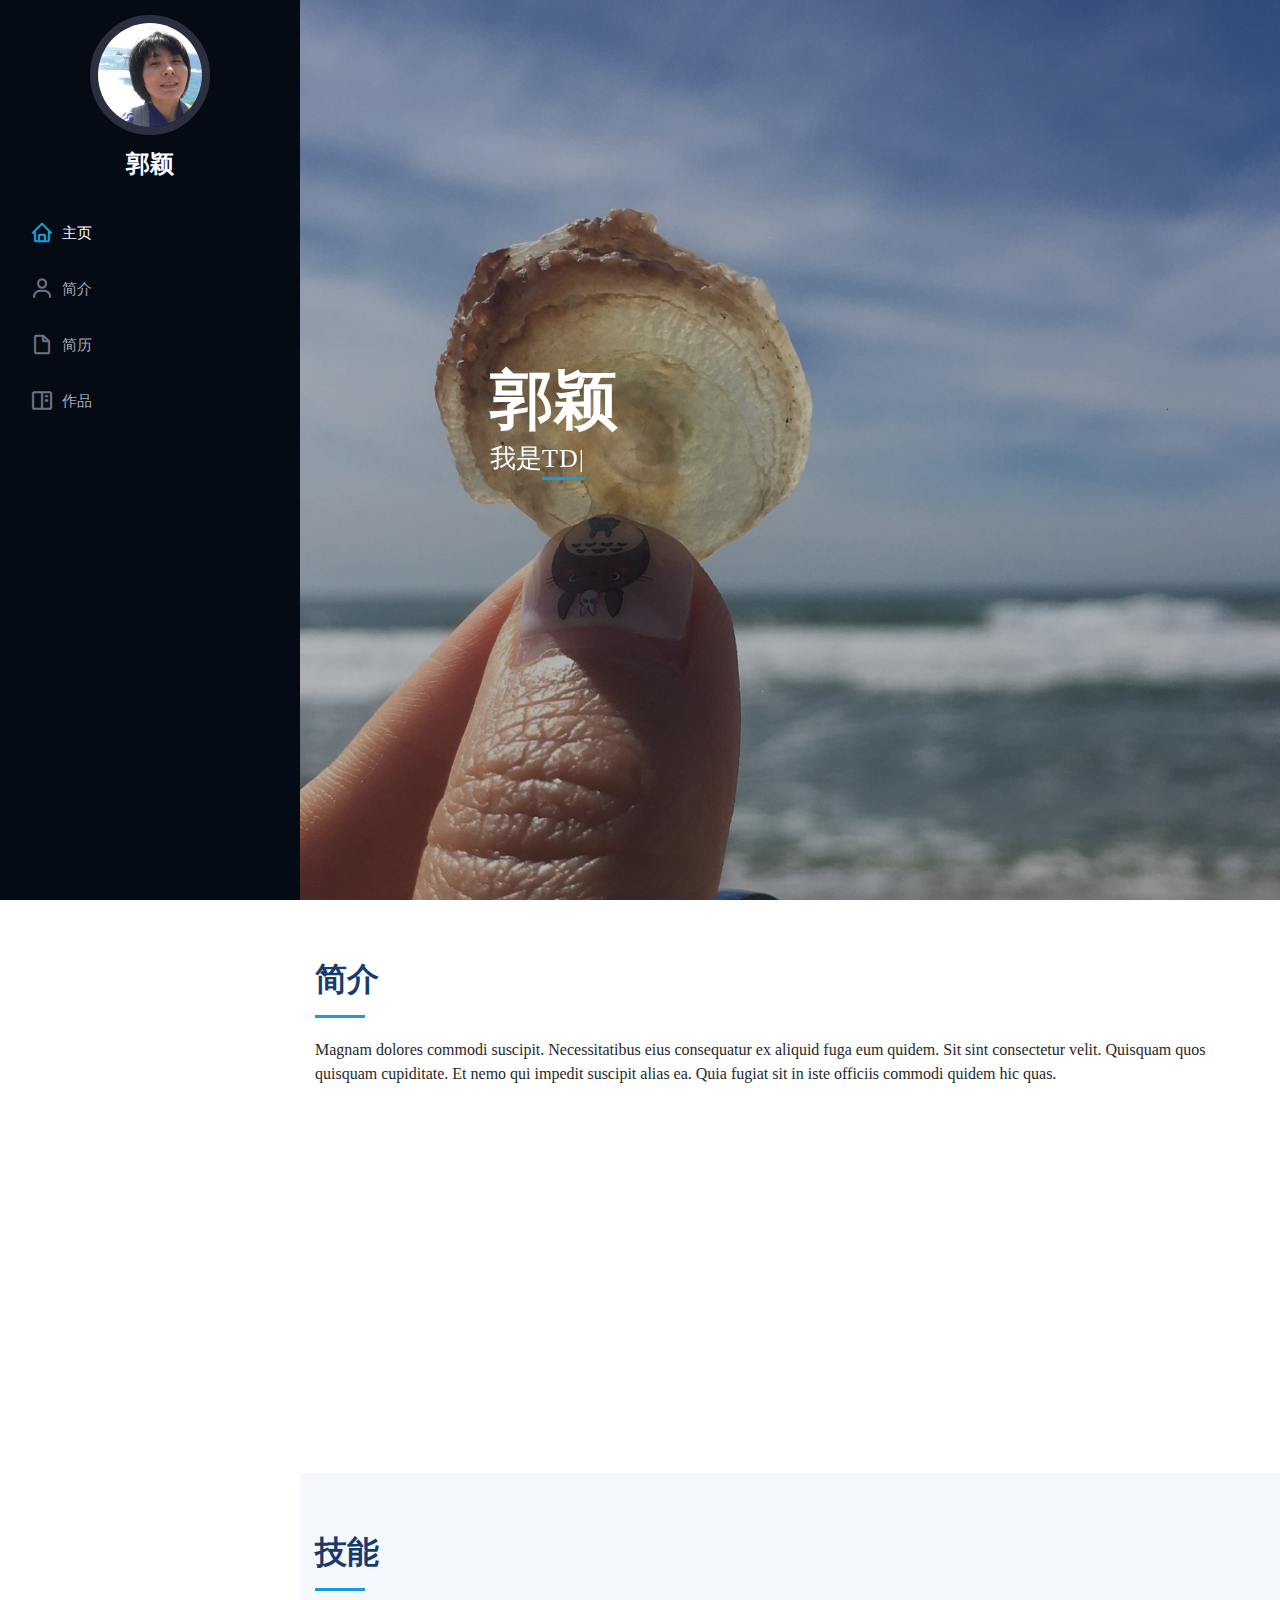
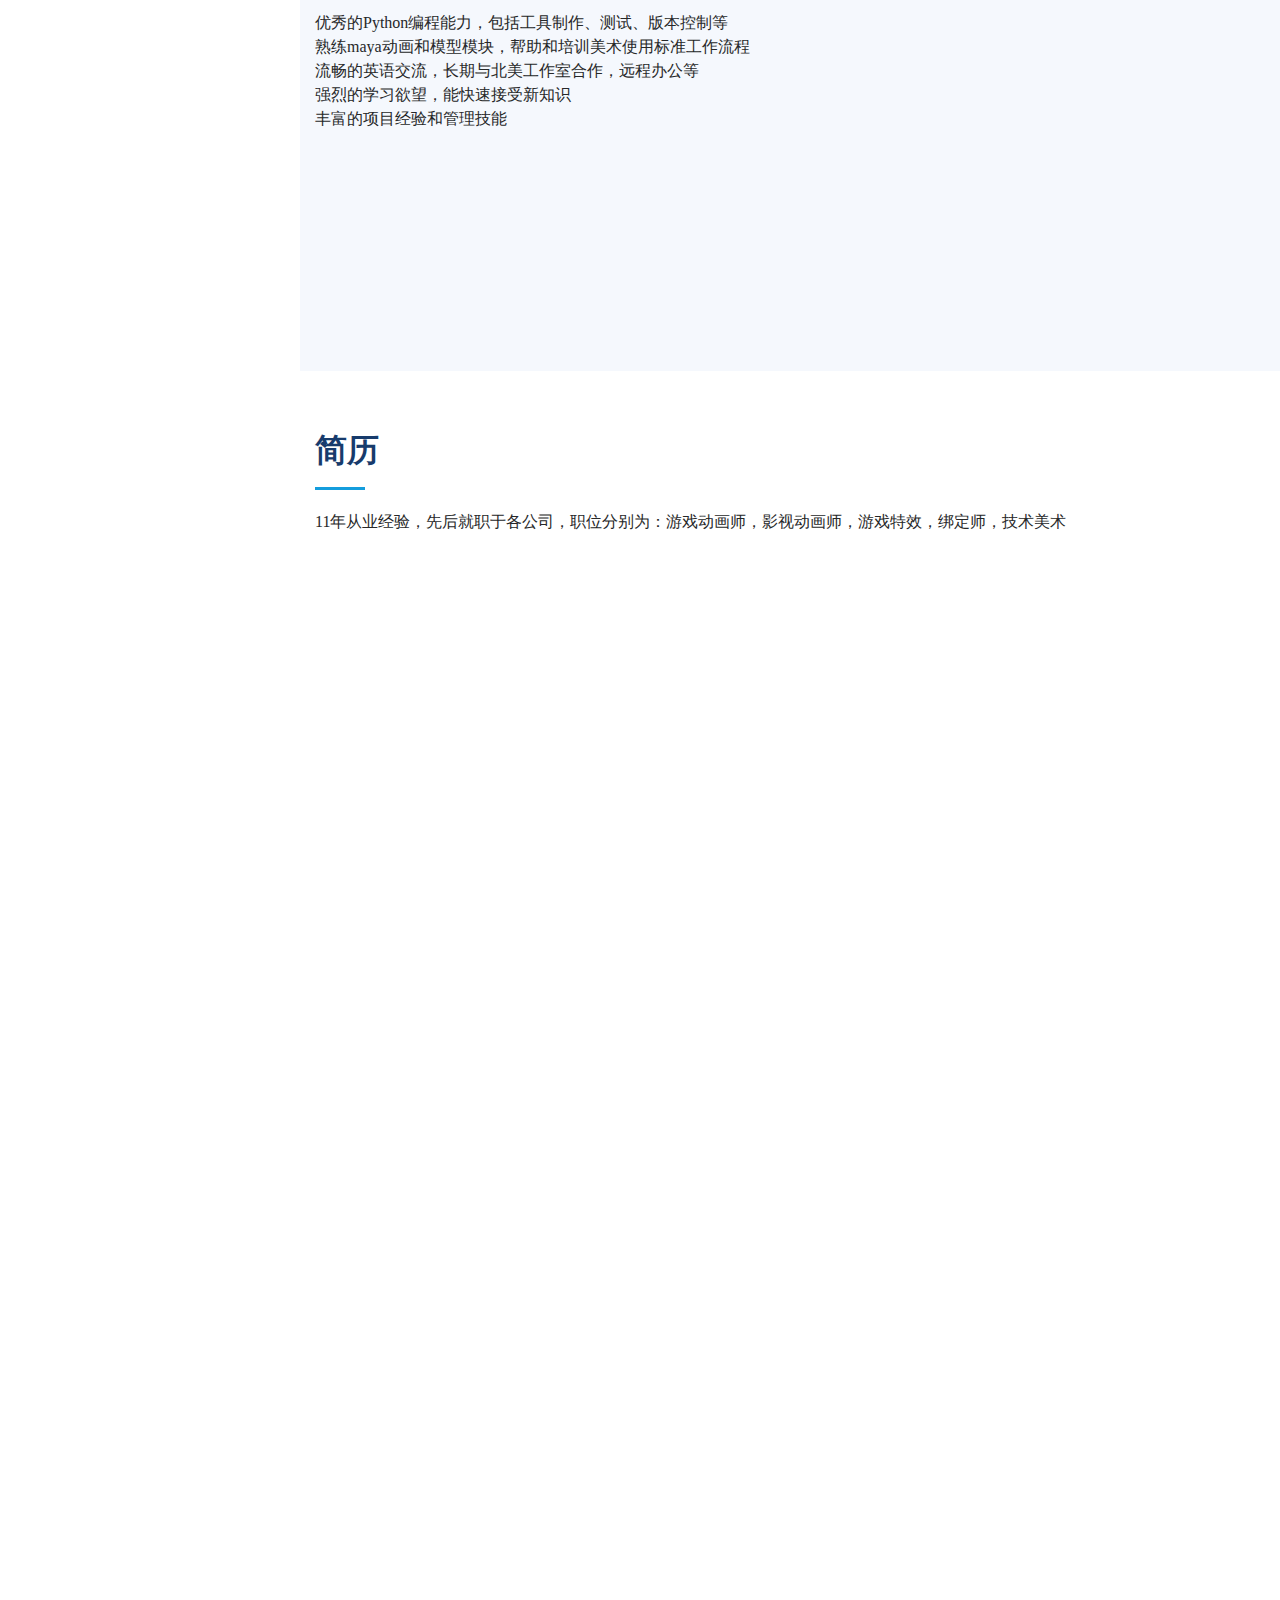
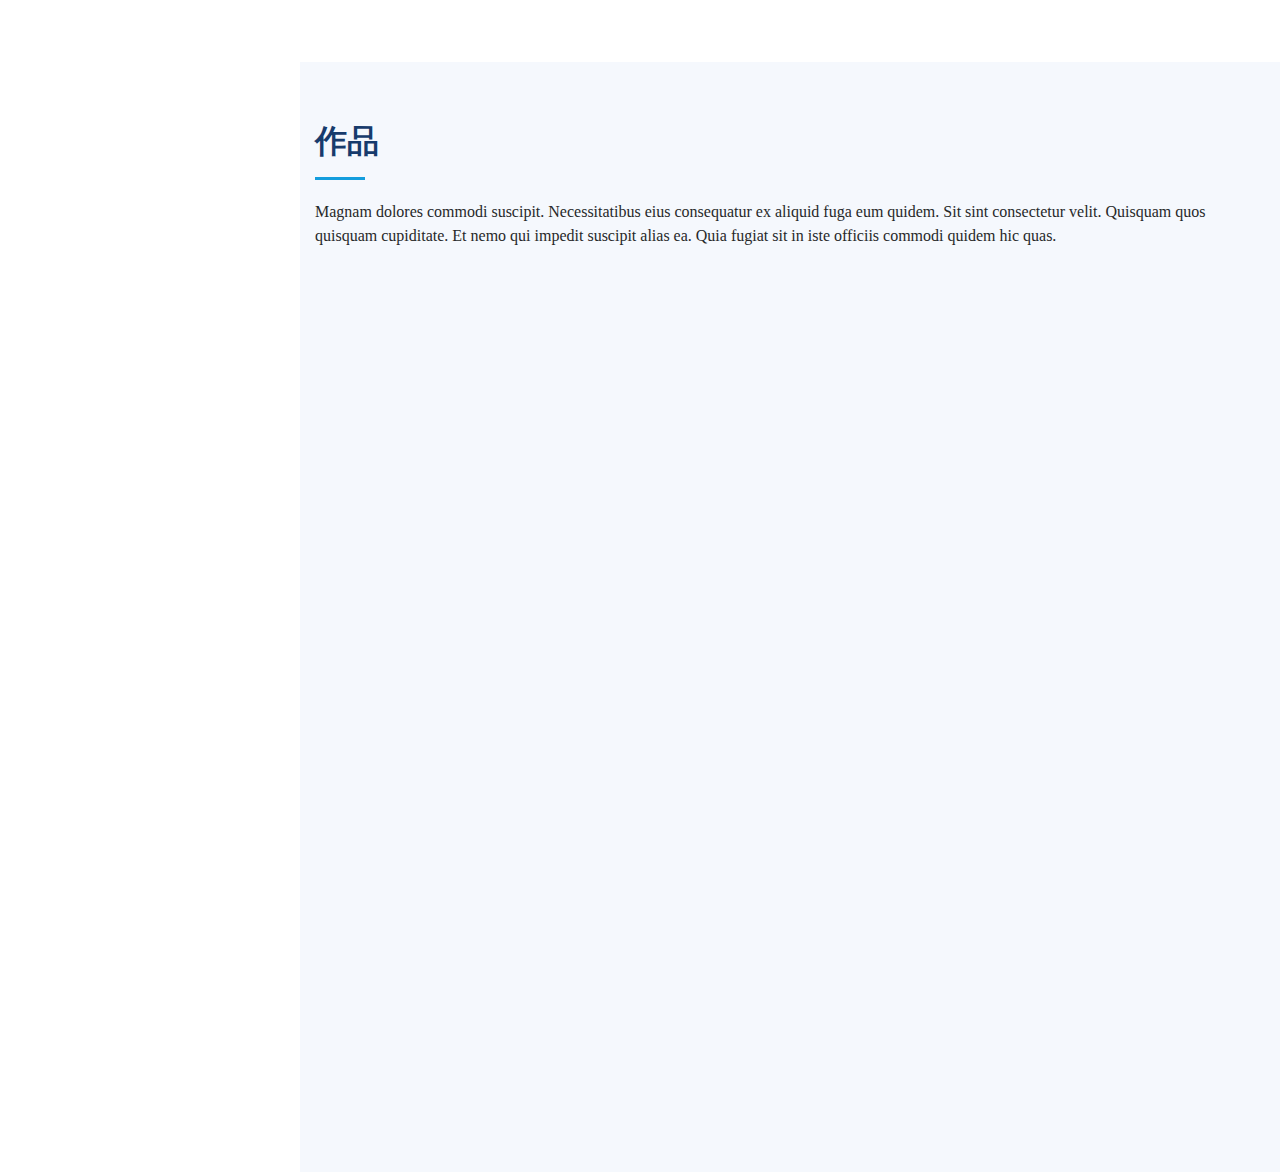
==== index.html @ 5648a094 "Update index.html" ====
<!DOCTYPE html>
<html lang="en">

<head>
  <meta charset="utf-8">
  <meta content="width=device-width, initial-scale=1.0" name="viewport">

  <title>郭颖的个人网页</title>
  <meta content="" name="descriptison">
  <meta content="" name="keywords">

  <!-- Favicons -->
  <link href="assets/img/favicon.png" rel="icon">
  <link href="assets/img/apple-touch-icon.png" rel="apple-touch-icon">

  <!-- Google Fonts -->
  <link href="https://fonts.googleapis.com/css?family=Open+Sans:300,300i,400,400i,600,600i,700,700i|Raleway:300,300i,400,400i,500,500i,600,600i,700,700i|Poppins:300,300i,400,400i,500,500i,600,600i,700,700i" rel="stylesheet">

  <!-- Vendor CSS Files -->
  <link href="assets/vendor/bootstrap/css/bootstrap.min.css" rel="stylesheet">
  <link href="assets/vendor/icofont/icofont.min.css" rel="stylesheet">
  <link href="assets/vendor/boxicons/css/boxicons.min.css" rel="stylesheet">
  <link href="assets/vendor/venobox/venobox.css" rel="stylesheet">
  <link href="assets/vendor/owl.carousel/assets/owl.carousel.min.css" rel="stylesheet">
  <link href="assets/vendor/aos/aos.css" rel="stylesheet">

  <!-- Template Main CSS File -->
  <link href="assets/css/style.css" rel="stylesheet">

  <!-- =======================================================
  * Template Name: iPortfolio - v1.3.0
  * Template URL: https://bootstrapmade.com/iportfolio-bootstrap-portfolio-websites-template/
  * Author: BootstrapMade.com
  * License: https://bootstrapmade.com/license/
  ======================================================== -->
</head>

<body>

  <!-- ======= Mobile nav toggle button ======= -->
  <button type="button" class="mobile-nav-toggle d-xl-none"><i class="icofont-navigation-menu"></i></button>

  <!-- ======= Header ======= -->
  <header id="header">
    <div class="d-flex flex-column">

      <div class="profile">
        <img src="assets/img/profile-img.jpg" alt="" class="img-fluid rounded-circle">
        <h1 class="text-light"><a href="index.html">郭颖</a></h1>
      </div>

      <nav class="nav-menu">
        <ul>
          <li class="active"><a href="index.html"><i class="bx bx-home"></i> <span>主页</span></a></li>
          <li><a href="#about"><i class="bx bx-user"></i> <span>简介</span></a></li>
          <li><a href="#resume"><i class="bx bx-file-blank"></i> <span>简历</span></a></li>
          <li><a href="#portfolio"><i class="bx bx-book-content"></i> 作品</a></li>
        </ul>
      </nav><!-- .nav-menu -->
      <button type="button" class="mobile-nav-toggle d-xl-none"><i class="icofont-navigation-menu"></i></button>

    </div>
  </header><!-- End Header -->

  <!-- ======= Hero Section ======= -->
  <section id="hero" class="d-flex flex-column justify-content-center align-items-center">
    <div class="hero-container" data-aos="fade-in">
      <h1>郭颖</h1>
      <p>我是<span class="typed" data-typed-items="TD, Tool Developer, PipeLine Designer"></span></p>
    </div>
  </section><!-- End Hero -->

  <main id="main">

    <!-- ======= About Section ======= -->
    <section id="about" class="about">
      <div class="container">

        <div class="section-title">
          <h2>简介</h2>
          <p>Magnam dolores commodi suscipit. Necessitatibus eius consequatur ex aliquid fuga eum quidem. Sit sint consectetur velit. Quisquam quos quisquam cupiditate. Et nemo qui impedit suscipit alias ea. Quia fugiat sit in iste officiis commodi quidem hic quas.</p>
        </div>

        <div class="row">
          <div class="col-lg-4" data-aos="fade-right">
            <img src="assets/img/profile-img.jpg" class="img-fluid" alt="">
          </div>
          <div class="col-lg-8 pt-4 pt-lg-0 content" data-aos="fade-left">
            <h3>资深技师美术/PipeLine 设计师; 工具开发者.</h3>
            <p class="font-italic">
              设计和规范化美术资源制作流程，帮助美术提高工作效率
            </p>
            <div class="row">
              <div class="col-lg-6">
                <ul>
                  <li><i class="icofont-rounded-right"></i> <strong>主页:</strong> www.example.com</li>
                  <li><i class="icofont-rounded-right"></i> <strong>电话:</strong> 18666938426</li>
                  <li><i class="icofont-rounded-right"></i> <strong>住址:</strong> 浙江, 杭州</li>
                </ul>
              </div>
              <div class="col-lg-6">
                <ul>
                  <li><i class="icofont-rounded-right"></i> <strong>学历:</strong> 本科</li>
                  <li><i class="icofont-rounded-right"></i> <strong>邮箱:</strong> emmaguo730@gmail.com</li>
                </ul>
              </div>
            </div>
            <p>
              Officiis eligendi itaque labore et dolorum mollitia officiis optio vero. Quisquam sunt adipisci omnis et ut. Nulla accusantium dolor incidunt officia tempore. Et eius omnis.
              Cupiditate ut dicta maxime officiis quidem quia. Sed et consectetur qui quia repellendus itaque neque. Aliquid amet quidem ut quaerat cupiditate. Ab et eum qui repellendus omnis culpa magni laudantium dolores.
            </p>
          </div>
        </div>

      </div>
    </section><!-- End About Section -->

    <!-- ======= Skills Section ======= -->
    <section id="skills" class="skills section-bg">
      <div class="container">

        <div class="section-title">
          <h2>技能</h2>
          <p>
            优秀的Python编程能力，包括工具制作、测试、版本控制等<br>
            熟练maya动画和模型模块，帮助和培训美术使用标准工作流程<br>
            流畅的英语交流，长期与北美工作室合作，远程办公等<br>
            强烈的学习欲望，能快速接受新知识<br>
            丰富的项目经验和管理技能
          </p>
        </div>

        <div class="row skills-content">

          <div class="col-lg-6" data-aos="fade-up">

            <div class="progress">
              <span class="skill">Python <i class="val">80%</i></span>
              <div class="progress-bar-wrap">
                <div class="progress-bar" role="progressbar" aria-valuenow="80" aria-valuemin="0" aria-valuemax="100"></div>
              </div>
            </div>

            <div class="progress">
              <span class="skill">Maya <i class="val">100%</i></span>
              <div class="progress-bar-wrap">
                <div class="progress-bar" role="progressbar" aria-valuenow="100" aria-valuemin="0" aria-valuemax="100"></div>
              </div>
            </div>

            <div class="progress">
              <span class="skill">Unity <i class="val">70%</i></span>
              <div class="progress-bar-wrap">
                <div class="progress-bar" role="progressbar" aria-valuenow="75" aria-valuemin="0" aria-valuemax="100"></div>
              </div>
            </div>
          </div>

          <div class="col-lg-6" data-aos="fade-up" data-aos-delay="100">
            <div class="progress">
              <span class="skill">C# <i class="val">40%</i></span>
              <div class="progress-bar-wrap">
                <div class="progress-bar" role="progressbar" aria-valuenow="40" aria-valuemin="0" aria-valuemax="100"></div>
              </div>
            </div>

            <div class="progress">
              <span class="skill">DataStructure And Algorithm <i class="val">60%</i></span>
              <div class="progress-bar-wrap">
                <div class="progress-bar" role="progressbar" aria-valuenow="60" aria-valuemin="0" aria-valuemax="100"></div>
              </div>
            </div>

            <div class="progress">
              <span class="skill">Photoshop <i class="val">80%</i></span>
              <div class="progress-bar-wrap">
                <div class="progress-bar" role="progressbar" aria-valuenow="80" aria-valuemin="0" aria-valuemax="100"></div>
              </div>
            </div>
          </div>
        </div>
      </div>
    </section><!-- End Skills Section -->

    <!-- ======= Resume Section ======= -->
    <section id="resume" class="resume">
      <div class="container">

        <div class="section-title">
          <h2>简历</h2>
          <p>11年从业经验，先后就职于各公司，职位分别为：游戏动画师，影视动画师，游戏特效，绑定师，技术美术</p>
        </div>

        <div class="row">
          <div class="col-lg-6" data-aos="fade-up" data-aos-delay="100">
            <h3 class="resume-title">职经经历</h3>
            <div class="resume-item">
              <h4>杭州网易</h4>
              <h5>2019.12 - 至今</h5>
              <p>资深技术美术</p>
              <ul>
                <li>Maya Pipeline设计和工具开发(美术资源管理器、PoseLibraray等)，美术资源版本控制</li>
                <li>帮助美术完成Max到Maya的过度</li>
                <li>Debug并解决各种 引擎(Unity)中的资源问题</li>
              </ul>
            </div>
            <div class="resume-item">
              <h4>金山软件 西山居（珠海）</h4>
              <h5>2016.8 - 2019.12</h5>
              <p>技术美术，绑定师</p>
              <ul>
                <li>状态机制作(Morpheme)</li>
                <li>Maya角色绑定</li>
                <li>动画PipeLine工具开发(Python)</li>
                <li>与北美工作室的远程协作并协调引导各工作流程的同事共同完成任务</li>
              </ul>
            </div>
            <div class="resume-item">
              <h4>完美世界</h4>
              <h5>2014 - 2016</h5>
              <p>特效师，技术美术</p>
              <ul>
                <li>特效美术制作(Unity)</li>
                <li>Unity引擎NGUI制作</li>
              </ul>
            </div>
            <div class="resume-item">
              <h4>十月数码、乐元素、大有时空</h4>
              <h5>2009 - 2014</h5>
              <p>动画师、动画组长</p>
              <ul>
                <li>动画制作</li>
                <li>协调动画师，调动资源等</li>
              </ul>
            </div>
          </div>

          <div class="col-lg-6" data-aos="fade-up">

            <h3 class="resume-title">教育背景</h3>
            <div class="resume-item">
              <h4>鲁迅美术学院</h4>
              <h5>2005 - 2009</h5>
              <p>视觉传达系，多媒体专业</p>
              <p>主修：动画 UI等</p>
            </div>
          </div>
        </div>
      </div>
    </section><!-- End Resume Section -->

    <!-- ======= Portfolio Section ======= -->
    <section id="portfolio" class="portfolio section-bg">
      <div class="container">

        <div class="section-title">
          <h2>作品</h2>
          <p>Magnam dolores commodi suscipit. Necessitatibus eius consequatur ex aliquid fuga eum quidem. Sit sint consectetur velit. Quisquam quos quisquam cupiditate. Et nemo qui impedit suscipit alias ea. Quia fugiat sit in iste officiis commodi quidem hic quas.</p>
        </div>

        <div class="row" data-aos="fade-up">
          <div class="col-lg-12 d-flex justify-content-center">
            <ul id="portfolio-flters">
              <li data-filter=".filter-app">工具</li>
              <li data-filter=".filter-card">绑定</li>
              <li data-filter=".filter-web">Shader</li>
            </ul>
          </div>
        </div>

        <div class="row portfolio-container" data-aos="fade-up" data-aos-delay="100">

          <div class="col-lg-4 col-md-6 portfolio-item filter-app">
            <div class="portfolio-wrap">
              <img src="assets/img/portfolio/portfolio-1.jpg" class="img-fluid" alt="">
              <div class="portfolio-links">
                <a href="assets/img/portfolio/portfolio-1.jpg" data-gall="portfolioGallery" class="venobox" title="App 1"><i class="bx bx-plus"></i></a>
              </div>
            </div>
          </div>

          <div class="col-lg-4 col-md-6 portfolio-item filter-web">
            <div class="portfolio-wrap">
              <img src="assets/img/portfolio/portfolio-2.jpg" class="img-fluid" alt="">
              <div class="portfolio-links">
                <a href="assets/img/portfolio/portfolio-2.jpg" data-gall="portfolioGallery" class="venobox" title="Web 3"><i class="bx bx-plus"></i></a>
                <a href="portfolio-details.html" title="More Details"><i class="bx bx-link"></i></a>
              </div>
            </div>
          </div>

          <div class="col-lg-4 col-md-6 portfolio-item filter-app">
            <div class="portfolio-wrap">
              <img src="assets/img/portfolio/portfolio-3.jpg" class="img-fluid" alt="">
              <div class="portfolio-links">
                <a href="assets/img/portfolio/portfolio-3.jpg" data-gall="portfolioGallery" class="venobox" title="App 2"><i class="bx bx-plus"></i></a>
                <a href="portfolio-details.html" title="More Details"><i class="bx bx-link"></i></a>
              </div>
            </div>
          </div>

          <div class="col-lg-4 col-md-6 portfolio-item filter-card">
            <div class="portfolio-wrap">
              <img src="assets/img/portfolio/portfolio-4.jpg" class="img-fluid" alt="">
              <div class="portfolio-links">
                <a href="assets/img/portfolio/portfolio-4.jpg" data-gall="portfolioGallery" class="venobox" title="Card 2"><i class="bx bx-plus"></i></a>
                <a href="portfolio-details.html" title="More Details"><i class="bx bx-link"></i></a>
              </div>
            </div>
          </div>

          <div class="col-lg-4 col-md-6 portfolio-item filter-web">
            <div class="portfolio-wrap">
              <img src="assets/img/portfolio/portfolio-5.jpg" class="img-fluid" alt="">
              <div class="portfolio-links">
                <a href="assets/img/portfolio/portfolio-5.jpg" data-gall="portfolioGallery" class="venobox" title="Web 2"><i class="bx bx-plus"></i></a>
                <a href="portfolio-details.html" title="More Details"><i class="bx bx-link"></i></a>
              </div>
            </div>
          </div>

          <div class="col-lg-4 col-md-6 portfolio-item filter-app">
            <div class="portfolio-wrap">
              <img src="assets/img/portfolio/portfolio-6.jpg" class="img-fluid" alt="">
              <div class="portfolio-links">
                <a href="assets/img/portfolio/portfolio-6.jpg" data-gall="portfolioGallery" class="venobox" title="App 3"><i class="bx bx-plus"></i></a>
                <a href="portfolio-details.html" title="More Details"><i class="bx bx-link"></i></a>
              </div>
            </div>
          </div>

          <div class="col-lg-4 col-md-6 portfolio-item filter-card">
            <div class="portfolio-wrap">
              <img src="assets/img/portfolio/portfolio-7.jpg" class="img-fluid" alt="">
              <div class="portfolio-links">
                <a href="assets/img/portfolio/portfolio-7.jpg" data-gall="portfolioGallery" class="venobox" title="Card 1"><i class="bx bx-plus"></i></a>
                <a href="portfolio-details.html" title="More Details"><i class="bx bx-link"></i></a>
              </div>
            </div>
          </div>

          <div class="col-lg-4 col-md-6 portfolio-item filter-card">
            <div class="portfolio-wrap">
              <img src="assets/img/portfolio/portfolio-8.jpg" class="img-fluid" alt="">
              <div class="portfolio-links">
                <a href="assets/img/portfolio/portfolio-8.jpg" data-gall="portfolioGallery" class="venobox" title="Card 3"><i class="bx bx-plus"></i></a>
                <a href="portfolio-details.html" title="More Details"><i class="bx bx-link"></i></a>
              </div>
            </div>
          </div>

          <div class="col-lg-4 col-md-6 portfolio-item filter-web">
            <div class="portfolio-wrap">
              <img src="assets/img/portfolio/portfolio-9.jpg" class="img-fluid" alt="">
              <div class="portfolio-links">
                <a href="assets/img/portfolio/portfolio-9.jpg" data-gall="portfolioGallery" class="venobox" title="Web 3"><i class="bx bx-plus"></i></a>
                <a href="portfolio-details.html" title="More Details"><i class="bx bx-link"></i></a>
              </div>
            </div>
          </div>

        </div>

      </div>
    </section><!-- End Portfolio Section -->

  </main><!-- End #main -->

  <a href="#" class="back-to-top"><i class="icofont-simple-up"></i></a>

  <!-- Vendor JS Files -->
  <script src="assets/vendor/jquery/jquery.min.js"></script>
  <!-- <script src="assets/vendor/bootstrap/js/bootstrap.bundle.min.js"></script> -->
  <script src="assets/vendor/jquery.easing/jquery.easing.min.js"></script>
  <script src="assets/vendor/php-email-form/validate.js"></script>
  <script src="assets/vendor/waypoints/jquery.waypoints.min.js"></script>
  <script src="assets/vendor/counterup/counterup.min.js"></script>
  <script src="assets/vendor/isotope-layout/isotope.pkgd.min.js"></script>
  <script src="assets/vendor/venobox/venobox.min.js"></script>
  <script src="assets/vendor/owl.carousel/owl.carousel.min.js"></script>
  <script src="assets/vendor/typed.js/typed.min.js"></script>
  <script src="assets/vendor/aos/aos.js"></script>

  <!-- Template Main JS File -->
  <script src="assets/js/main.js"></script>

</body>

</html>
---- assets/vendor/venobox/venobox.css ----
/* ------ venobox.css --------*/
.vbox-overlay *, .vbox-overlay *:before, .vbox-overlay *:after{
    -webkit-backface-visibility: hidden;
    -webkit-box-sizing:border-box;
    -moz-box-sizing:border-box;
    box-sizing:border-box;
}
.vbox-overlay * { 
    -webkit-backface-visibility: visible;
    backface-visibility: visible;
}
.vbox-overlay{
    display: -webkit-flex;
    display: flex;
    -webkit-flex-direction: column;
    flex-direction: column;
    -webkit-justify-content: center;
    justify-content: center;
    -webkit-align-items: center;
    align-items: center;
    position: fixed;
    left: 0;
    top: 0;
    bottom: 0;
    right: 0;
    z-index: 999999;
}

/* ----- navigation ----- */
.vbox-title{
    width: 100%;
    height: 40px;
    float: left;
    text-align: center;
    line-height: 28px;
    font-size: 12px;
    padding: 6px 50px;
    overflow: hidden;
    position: fixed;
    display: none;
    left: 0;
    z-index: 89;
}
.vbox-close{
    cursor: pointer;
    position: fixed;
    top: -1px;
    right: 0;
    width: 50px;
    height: 40px;
    padding: 6px;
    display: block;
    background-position:10px center;
    overflow: hidden;
    font-size: 24px;
    line-height: 1;
    text-align: center;
    z-index: 99;
}
.vbox-left{
    cursor: pointer;
    position: fixed;
    left: 0;
    height: 40px;
    overflow: hidden;
    line-height: 28px;
    font-size: 12px;
    z-index: 99;
    display: flex;
    align-items:center;
}
.vbox-num{
    display: inline-block;
    margin: 6px 0 6px 15px;
}
/* ----- Social share ----- */
.vbox-share{
    line-height: 28px;
    font-size: 12px;
    overflow: hidden;
    position: fixed;
    left: 0;
    z-index: 98;
    display: flex;
    align-items:center;
    justify-content: center;
    width: 100%;
    text-align: center;
}
.vbox-share svg{
    max-height: 28px;
    width: 28px;
    z-index: 10;
    margin-left: 12px;
    margin-top: 6px;
    margin-bottom: 6px;
    vertical-align: middle;
}


/* ----- navigation ARROWS ----- */
.vbox-next, .vbox-prev{
    position: fixed;
    top: 50%;
    margin-top: -15px;
    overflow: hidden;
    cursor: pointer;
    display: block;
    width: 45px;
    height: 45px;
    z-index: 99;
}
.vbox-next span, .vbox-prev span{
    position: relative;
    width: 20px;
    height: 20px;
    border: 2px solid transparent;
    border-top-color: #B6B6B6;
    border-right-color: #B6B6B6;
    text-indent: -100px;
    position: absolute;
    top: 8px;
    display: block;
}
.vbox-prev{
    left: 15px;
}
.vbox-next{
    right: 15px;
}
.vbox-prev span{
    left: 10px;
    -ms-transform: rotate(-135deg);
    -webkit-transform: rotate(-135deg);
    transform: rotate(-135deg);
}
.vbox-next span{
    -ms-transform: rotate(45deg);
    -webkit-transform: rotate(45deg);
    transform: rotate(45deg);
    right: 10px;
}
/* ------- inline window ------ */
.vbox-inline{
    width: 420px;
    height: 315px;
    height: 70vh;
    padding: 10px;
    background: #fff;
    margin: 0 auto;
    overflow: auto;
    text-align: left;
}
/* ------- Video & iFrames window ------ */
.venoframe{
    max-width: 100%;
    width: 100%;
    border: none;
    width: 100%;
    height: 260px;
    height: 70vh;
}
.venoframe.vbvid{
    height: 260px;
}
@media (min-width: 768px) {
    .venoframe, .vbox-inline{
        width: 90%;
        height: 360px;
        height: 70vh;
    }
    .venoframe.vbvid{
        width: 640px;
        height: 360px;
    }
}
@media (min-width: 992px) {
    .venoframe, .vbox-inline{
        max-width: 1200px;
        width: 80%;
        height: 540px;
        height: 70vh;
    }
    .venoframe.vbvid{
        width: 960px;
        height: 540px;
    }
}
/* 
Please do NOT edit this part! 
or at least read this note: http://i.imgur.com/7C0ws9e.gif
*/
.vbox-open{
    overflow: hidden;
}
.vbox-container{
    position: absolute;
    left: 0;
    right: 0;
    top: 0;
    bottom: 0;
    overflow-x: hidden;
    overflow-y: scroll;
    overflow-scrolling: touch;
    -webkit-overflow-scrolling: touch;
    z-index: 20;
    max-height: 100%;

}

.vbox-content{
    text-align: center;
    float: left;
    width: 100%;
    position: relative;
    overflow: hidden;
    padding: 20px 4%;
}
.vbox-container img{
    max-width: 100%;
    height: auto;
}
.vbox-figlio{
    box-shadow: 0 0 12px rgba(0,0,0,0.19), 0 6px 6px rgba(0,0,0,0.23);
    max-width: 100%;
    text-align: initial;
}
img.vbox-figlio{
    -webkit-user-select: none;
-khtml-user-select: none;
-moz-user-select: none;
-o-user-select: none;
user-select: none;
}
.vbox-content.swipe-left{
    margin-left: -200px !important;
}
.vbox-content.swipe-right{
    margin-left: 200px !important;
}
.vbox-animated{
    webkit-transition: margin 300ms ease-out;
    transition: margin 300ms ease-out;
}

/* ---------- preloader ----------
 * SPINKIT 
 * http://tobiasahlin.com/spinkit/
-------------------------------- */
.sk-double-bounce,.sk-rotating-plane{width:40px;height:40px;margin:40px auto}.sk-rotating-plane{background-color:#333;-webkit-animation:sk-rotatePlane 1.2s infinite ease-in-out;animation:sk-rotatePlane 1.2s infinite ease-in-out}@-webkit-keyframes sk-rotatePlane{0%{-webkit-transform:perspective(120px) rotateX(0) rotateY(0);transform:perspective(120px) rotateX(0) rotateY(0)}50%{-webkit-transform:perspective(120px) rotateX(-180.1deg) rotateY(0);transform:perspective(120px) rotateX(-180.1deg) rotateY(0)}100%{-webkit-transform:perspective(120px) rotateX(-180deg) rotateY(-179.9deg);transform:perspective(120px) rotateX(-180deg) rotateY(-179.9deg)}}@keyframes sk-rotatePlane{0%{-webkit-transform:perspective(120px) rotateX(0) rotateY(0);transform:perspective(120px) rotateX(0) rotateY(0)}50%{-webkit-transform:perspective(120px) rotateX(-180.1deg) rotateY(0);transform:perspective(120px) rotateX(-180.1deg) rotateY(0)}100%{-webkit-transform:perspective(120px) rotateX(-180deg) rotateY(-179.9deg);transform:perspective(120px) rotateX(-180deg) rotateY(-179.9deg)}}.sk-double-bounce{position:relative}.sk-double-bounce .sk-child{width:100%;height:100%;border-radius:50%;background-color:#333;opacity:.6;position:absolute;top:0;left:0;-webkit-animation:sk-doubleBounce 2s infinite ease-in-out;animation:sk-doubleBounce 2s infinite ease-in-out}.sk-chasing-dots .sk-child,.sk-spinner-pulse,.sk-three-bounce .sk-child{background-color:#333;border-radius:100%}.sk-double-bounce .sk-double-bounce2{-webkit-animation-delay:-1s;animation-delay:-1s}@-webkit-keyframes sk-doubleBounce{0%,100%{-webkit-transform:scale(0);transform:scale(0)}50%{-webkit-transform:scale(1);transform:scale(1)}}@keyframes sk-doubleBounce{0%,100%{-webkit-transform:scale(0);transform:scale(0)}50%{-webkit-transform:scale(1);transform:scale(1)}}.sk-wave{margin:40px auto;width:50px;height:40px;text-align:center;font-size:10px}.sk-wave .sk-rect{background-color:#333;height:100%;width:6px;display:inline-block;-webkit-animation:sk-waveStretchDelay 1.2s infinite ease-in-out;animation:sk-waveStretchDelay 1.2s infinite ease-in-out}.sk-wave .sk-rect1{-webkit-animation-delay:-1.2s;animation-delay:-1.2s}.sk-wave .sk-rect2{-webkit-animation-delay:-1.1s;animation-delay:-1.1s}.sk-wave .sk-rect3{-webkit-animation-delay:-1s;animation-delay:-1s}.sk-wave .sk-rect4{-webkit-animation-delay:-.9s;animation-delay:-.9s}.sk-wave .sk-rect5{-webkit-animation-delay:-.8s;animation-delay:-.8s}@-webkit-keyframes sk-waveStretchDelay{0%,100%,40%{-webkit-transform:scaleY(.4);transform:scaleY(.4)}20%{-webkit-transform:scaleY(1);transform:scaleY(1)}}@keyframes sk-waveStretchDelay{0%,100%,40%{-webkit-transform:scaleY(.4);transform:scaleY(.4)}20%{-webkit-transform:scaleY(1);transform:scaleY(1)}}.sk-wandering-cubes{margin:40px auto;width:40px;height:40px;position:relative}.sk-wandering-cubes .sk-cube{background-color:#333;width:10px;height:10px;position:absolute;top:0;left:0;-webkit-animation:sk-wanderingCube 1.8s ease-in-out -1.8s infinite both;animation:sk-wanderingCube 1.8s ease-in-out -1.8s infinite both}.sk-chasing-dots,.sk-spinner-pulse{width:40px;height:40px;margin:40px auto}.sk-wandering-cubes .sk-cube2{-webkit-animation-delay:-.9s;animation-delay:-.9s}@-webkit-keyframes sk-wanderingCube{0%{-webkit-transform:rotate(0);transform:rotate(0)}25%{-webkit-transform:translateX(30px) rotate(-90deg) scale(.5);transform:translateX(30px) rotate(-90deg) scale(.5)}50%{-webkit-transform:translateX(30px) translateY(30px) rotate(-179deg);transform:translateX(30px) translateY(30px) rotate(-179deg)}50.1%{-webkit-transform:translateX(30px) translateY(30px) rotate(-180deg);transform:translateX(30px) translateY(30px) rotate(-180deg)}75%{-webkit-transform:translateX(0) translateY(30px) rotate(-270deg) scale(.5);transform:translateX(0) translateY(30px) rotate(-270deg) scale(.5)}100%{-webkit-transform:rotate(-360deg);transform:rotate(-360deg)}}@keyframes sk-wanderingCube{0%{-webkit-transform:rotate(0);transform:rotate(0)}25%{-webkit-transform:translateX(30px) rotate(-90deg) scale(.5);transform:translateX(30px) rotate(-90deg) scale(.5)}50%{-webkit-transform:translateX(30px) translateY(30px) rotate(-179deg);transform:translateX(30px) translateY(30px) rotate(-179deg)}50.1%{-webkit-transform:translateX(30px) translateY(30px) rotate(-180deg);transform:translateX(30px) translateY(30px) rotate(-180deg)}75%{-webkit-transform:translateX(0) translateY(30px) rotate(-270deg) scale(.5);transform:translateX(0) translateY(30px) rotate(-270deg) scale(.5)}100%{-webkit-transform:rotate(-360deg);transform:rotate(-360deg)}}.sk-spinner-pulse{-webkit-animation:sk-pulseScaleOut 1s infinite ease-in-out;animation:sk-pulseScaleOut 1s infinite ease-in-out}@-webkit-keyframes sk-pulseScaleOut{0%{-webkit-transform:scale(0);transform:scale(0)}100%{-webkit-transform:scale(1);transform:scale(1);opacity:0}}@keyframes sk-pulseScaleOut{0%{-webkit-transform:scale(0);transform:scale(0)}100%{-webkit-transform:scale(1);transform:scale(1);opacity:0}}.sk-chasing-dots{position:relative;text-align:center;-webkit-animation:sk-chasingDotsRotate 2s infinite linear;animation:sk-chasingDotsRotate 2s infinite linear}.sk-chasing-dots .sk-child{width:60%;height:60%;display:inline-block;position:absolute;top:0;-webkit-animation:sk-chasingDotsBounce 2s infinite ease-in-out;animation:sk-chasingDotsBounce 2s infinite ease-in-out}.sk-chasing-dots .sk-dot2{top:auto;bottom:0;-webkit-animation-delay:-1s;animation-delay:-1s}@-webkit-keyframes sk-chasingDotsRotate{100%{-webkit-transform:rotate(360deg);transform:rotate(360deg)}}@keyframes sk-chasingDotsRotate{100%{-webkit-transform:rotate(360deg);transform:rotate(360deg)}}@-webkit-keyframes sk-chasingDotsBounce{0%,100%{-webkit-transform:scale(0);transform:scale(0)}50%{-webkit-transform:scale(1);transform:scale(1)}}@keyframes sk-chasingDotsBounce{0%,100%{-webkit-transform:scale(0);transform:scale(0)}50%{-webkit-transform:scale(1);transform:scale(1)}}.sk-three-bounce{margin:40px auto;width:80px;text-align:center}.sk-three-bounce .sk-child{width:20px;height:20px;display:inline-block;-webkit-animation:sk-three-bounce 1.4s ease-in-out 0s infinite both;animation:sk-three-bounce 1.4s ease-in-out 0s infinite both}.sk-circle .sk-child:before,.sk-fading-circle .sk-circle:before{display:block;border-radius:100%;content:'';background-color:#333}.sk-three-bounce .sk-bounce1{-webkit-animation-delay:-.32s;animation-delay:-.32s}.sk-three-bounce .sk-bounce2{-webkit-animation-delay:-.16s;animation-delay:-.16s}@-webkit-keyframes sk-three-bounce{0%,100%,80%{-webkit-transform:scale(0);transform:scale(0)}40%{-webkit-transform:scale(1);transform:scale(1)}}@keyframes sk-three-bounce{0%,100%,80%{-webkit-transform:scale(0);transform:scale(0)}40%{-webkit-transform:scale(1);transform:scale(1)}}.sk-circle{margin:40px auto;width:40px;height:40px;position:relative}.sk-circle .sk-child{width:100%;height:100%;position:absolute;left:0;top:0}.sk-circle .sk-child:before{margin:0 auto;width:15%;height:15%;-webkit-animation:sk-circleBounceDelay 1.2s infinite ease-in-out both;animation:sk-circleBounceDelay 1.2s infinite ease-in-out both}.sk-circle .sk-circle2{-webkit-transform:rotate(30deg);-ms-transform:rotate(30deg);transform:rotate(30deg)}.sk-circle .sk-circle3{-webkit-transform:rotate(60deg);-ms-transform:rotate(60deg);transform:rotate(60deg)}.sk-circle .sk-circle4{-webkit-transform:rotate(90deg);-ms-transform:rotate(90deg);transform:rotate(90deg)}.sk-circle .sk-circle5{-webkit-transform:rotate(120deg);-ms-transform:rotate(120deg);transform:rotate(120deg)}.sk-circle .sk-circle6{-webkit-transform:rotate(150deg);-ms-transform:rotate(150deg);transform:rotate(150deg)}.sk-circle .sk-circle7{-webkit-transform:rotate(180deg);-ms-transform:rotate(180deg);transform:rotate(180deg)}.sk-circle .sk-circle8{-webkit-transform:rotate(210deg);-ms-transform:rotate(210deg);transform:rotate(210deg)}.sk-circle .sk-circle9{-webkit-transform:rotate(240deg);-ms-transform:rotate(240deg);transform:rotate(240deg)}.sk-circle .sk-circle10{-webkit-transform:rotate(270deg);-ms-transform:rotate(270deg);transform:rotate(270deg)}.sk-circle .sk-circle11{-webkit-transform:rotate(300deg);-ms-transform:rotate(300deg);transform:rotate(300deg)}.sk-circle .sk-circle12{-webkit-transform:rotate(330deg);-ms-transform:rotate(330deg);transform:rotate(330deg)}.sk-circle .sk-circle2:before{-webkit-animation-delay:-1.1s;animation-delay:-1.1s}.sk-circle .sk-circle3:before{-webkit-animation-delay:-1s;animation-delay:-1s}.sk-circle .sk-circle4:before{-webkit-animation-delay:-.9s;animation-delay:-.9s}.sk-circle .sk-circle5:before{-webkit-animation-delay:-.8s;animation-delay:-.8s}.sk-circle .sk-circle6:before{-webkit-animation-delay:-.7s;animation-delay:-.7s}.sk-circle .sk-circle7:before{-webkit-animation-delay:-.6s;animation-delay:-.6s}.sk-circle .sk-circle8:before{-webkit-animation-delay:-.5s;animation-delay:-.5s}.sk-circle .sk-circle9:before{-webkit-animation-delay:-.4s;animation-delay:-.4s}.sk-circle .sk-circle10:before{-webkit-animation-delay:-.3s;animation-delay:-.3s}.sk-circle .sk-circle11:before{-webkit-animation-delay:-.2s;animation-delay:-.2s}.sk-circle .sk-circle12:before{-webkit-animation-delay:-.1s;animation-delay:-.1s}@-webkit-keyframes sk-circleBounceDelay{0%,100%,80%{-webkit-transform:scale(0);transform:scale(0)}40%{-webkit-transform:scale(1);transform:scale(1)}}@keyframes sk-circleBounceDelay{0%,100%,80%{-webkit-transform:scale(0);transform:scale(0)}40%{-webkit-transform:scale(1);transform:scale(1)}}.sk-cube-grid{width:40px;height:40px;margin:40px auto}.sk-cube-grid .sk-cube{width:33.33%;height:33.33%;background-color:#333;float:left;-webkit-animation:sk-cubeGridScaleDelay 1.3s infinite ease-in-out;animation:sk-cubeGridScaleDelay 1.3s infinite ease-in-out}.sk-cube-grid .sk-cube1{-webkit-animation-delay:.2s;animation-delay:.2s}.sk-cube-grid .sk-cube2{-webkit-animation-delay:.3s;animation-delay:.3s}.sk-cube-grid .sk-cube3{-webkit-animation-delay:.4s;animation-delay:.4s}.sk-cube-grid .sk-cube4{-webkit-animation-delay:.1s;animation-delay:.1s}.sk-cube-grid .sk-cube5{-webkit-animation-delay:.2s;animation-delay:.2s}.sk-cube-grid .sk-cube6{-webkit-animation-delay:.3s;animation-delay:.3s}.sk-cube-grid .sk-cube7{-webkit-animation-delay:0ms;animation-delay:0ms}.sk-cube-grid .sk-cube8{-webkit-animation-delay:.1s;animation-delay:.1s}.sk-cube-grid .sk-cube9{-webkit-animation-delay:.2s;animation-delay:.2s}@-webkit-keyframes sk-cubeGridScaleDelay{0%,100%,70%{-webkit-transform:scale3D(1,1,1);transform:scale3D(1,1,1)}35%{-webkit-transform:scale3D(0,0,1);transform:scale3D(0,0,1)}}@keyframes sk-cubeGridScaleDelay{0%,100%,70%{-webkit-transform:scale3D(1,1,1);transform:scale3D(1,1,1)}35%{-webkit-transform:scale3D(0,0,1);transform:scale3D(0,0,1)}}.sk-fading-circle{margin:40px auto;width:40px;height:40px;position:relative}.sk-fading-circle .sk-circle{width:100%;height:100%;position:absolute;left:0;top:0}.sk-fading-circle .sk-circle:before{margin:0 auto;width:15%;height:15%;-webkit-animation:sk-circleFadeDelay 1.2s infinite ease-in-out both;animation:sk-circleFadeDelay 1.2s infinite ease-in-out both}.sk-fading-circle .sk-circle2{-webkit-transform:rotate(30deg);-ms-transform:rotate(30deg);transform:rotate(30deg)}.sk-fading-circle .sk-circle3{-webkit-transform:rotate(60deg);-ms-transform:rotate(60deg);transform:rotate(60deg)}.sk-fading-circle .sk-circle4{-webkit-transform:rotate(90deg);-ms-transform:rotate(90deg);transform:rotate(90deg)}.sk-fading-circle .sk-circle5{-webkit-transform:rotate(120deg);-ms-transform:rotate(120deg);transform:rotate(120deg)}.sk-fading-circle .sk-circle6{-webkit-transform:rotate(150deg);-ms-transform:rotate(150deg);transform:rotate(150deg)}.sk-fading-circle .sk-circle7{-webkit-transform:rotate(180deg);-ms-transform:rotate(180deg);transform:rotate(180deg)}.sk-fading-circle .sk-circle8{-webkit-transform:rotate(210deg);-ms-transform:rotate(210deg);transform:rotate(210deg)}.sk-fading-circle .sk-circle9{-webkit-transform:rotate(240deg);-ms-transform:rotate(240deg);transform:rotate(240deg)}.sk-fading-circle .sk-circle10{-webkit-transform:rotate(270deg);-ms-transform:rotate(270deg);transform:rotate(270deg)}.sk-fading-circle .sk-circle11{-webkit-transform:rotate(300deg);-ms-transform:rotate(300deg);transform:rotate(300deg)}.sk-fading-circle .sk-circle12{-webkit-transform:rotate(330deg);-ms-transform:rotate(330deg);transform:rotate(330deg)}.sk-fading-circle .sk-circle2:before{-webkit-animation-delay:-1.1s;animation-delay:-1.1s}.sk-fading-circle .sk-circle3:before{-webkit-animation-delay:-1s;animation-delay:-1s}.sk-fading-circle .sk-circle4:before{-webkit-animation-delay:-.9s;animation-delay:-.9s}.sk-fading-circle .sk-circle5:before{-webkit-animation-delay:-.8s;animation-delay:-.8s}.sk-fading-circle .sk-circle6:before{-webkit-animation-delay:-.7s;animation-delay:-.7s}.sk-fading-circle .sk-circle7:before{-webkit-animation-delay:-.6s;animation-delay:-.6s}.sk-fading-circle .sk-circle8:before{-webkit-animation-delay:-.5s;animation-delay:-.5s}.sk-fading-circle .sk-circle9:before{-webkit-animation-delay:-.4s;animation-delay:-.4s}.sk-fading-circle .sk-circle10:before{-webkit-animation-delay:-.3s;animation-delay:-.3s}.sk-fading-circle .sk-circle11:before{-webkit-animation-delay:-.2s;animation-delay:-.2s}.sk-fading-circle .sk-circle12:before{-webkit-animation-delay:-.1s;animation-delay:-.1s}@-webkit-keyframes sk-circleFadeDelay{0%,100%,39%{opacity:0}40%{opacity:1}}@keyframes sk-circleFadeDelay{0%,100%,39%{opacity:0}40%{opacity:1}}.sk-folding-cube{margin:40px auto;width:40px;height:40px;position:relative;-webkit-transform:rotateZ(45deg);transform:rotateZ(45deg)}.sk-folding-cube .sk-cube{float:left;width:50%;height:50%;position:relative;-webkit-transform:scale(1.1);-ms-transform:scale(1.1);transform:scale(1.1)}.sk-folding-cube .sk-cube:before{content:'';position:absolute;top:0;left:0;width:100%;height:100%;background-color:#333;-webkit-animation:sk-foldCubeAngle 2.4s infinite linear both;animation:sk-foldCubeAngle 2.4s infinite linear both;-webkit-transform-origin:100% 100%;-ms-transform-origin:100% 100%;transform-origin:100% 100%}.sk-folding-cube .sk-cube2{-webkit-transform:scale(1.1) rotateZ(90deg);transform:scale(1.1) rotateZ(90deg)}.sk-folding-cube .sk-cube3{-webkit-transform:scale(1.1) rotateZ(180deg);transform:scale(1.1) rotateZ(180deg)}.sk-folding-cube .sk-cube4{-webkit-transform:scale(1.1) rotateZ(270deg);transform:scale(1.1) rotateZ(270deg)}.sk-folding-cube .sk-cube2:before{-webkit-animation-delay:.3s;animation-delay:.3s}.sk-folding-cube .sk-cube3:before{-webkit-animation-delay:.6s;animation-delay:.6s}.sk-folding-cube .sk-cube4:before{-webkit-animation-delay:.9s;animation-delay:.9s}@-webkit-keyframes sk-foldCubeAngle{0%,10%{-webkit-transform:perspective(140px) rotateX(-180deg);transform:perspective(140px) rotateX(-180deg);opacity:0}25%,75%{-webkit-transform:perspective(140px) rotateX(0);transform:perspective(140px) rotateX(0);opacity:1}100%,90%{-webkit-transform:perspective(140px) rotateY(180deg);transform:perspective(140px) rotateY(180deg);opacity:0}}@keyframes sk-foldCubeAngle{0%,10%{-webkit-transform:perspective(140px) rotateX(-180deg);transform:perspective(140px) rotateX(-180deg);opacity:0}25%,75%{-webkit-transform:perspective(140px) rotateX(0);transform:perspective(140px) rotateX(0);opacity:1}100%,90%{-webkit-transform:perspective(140px) rotateY(180deg);transform:perspective(140px) rotateY(180deg);opacity:0}}
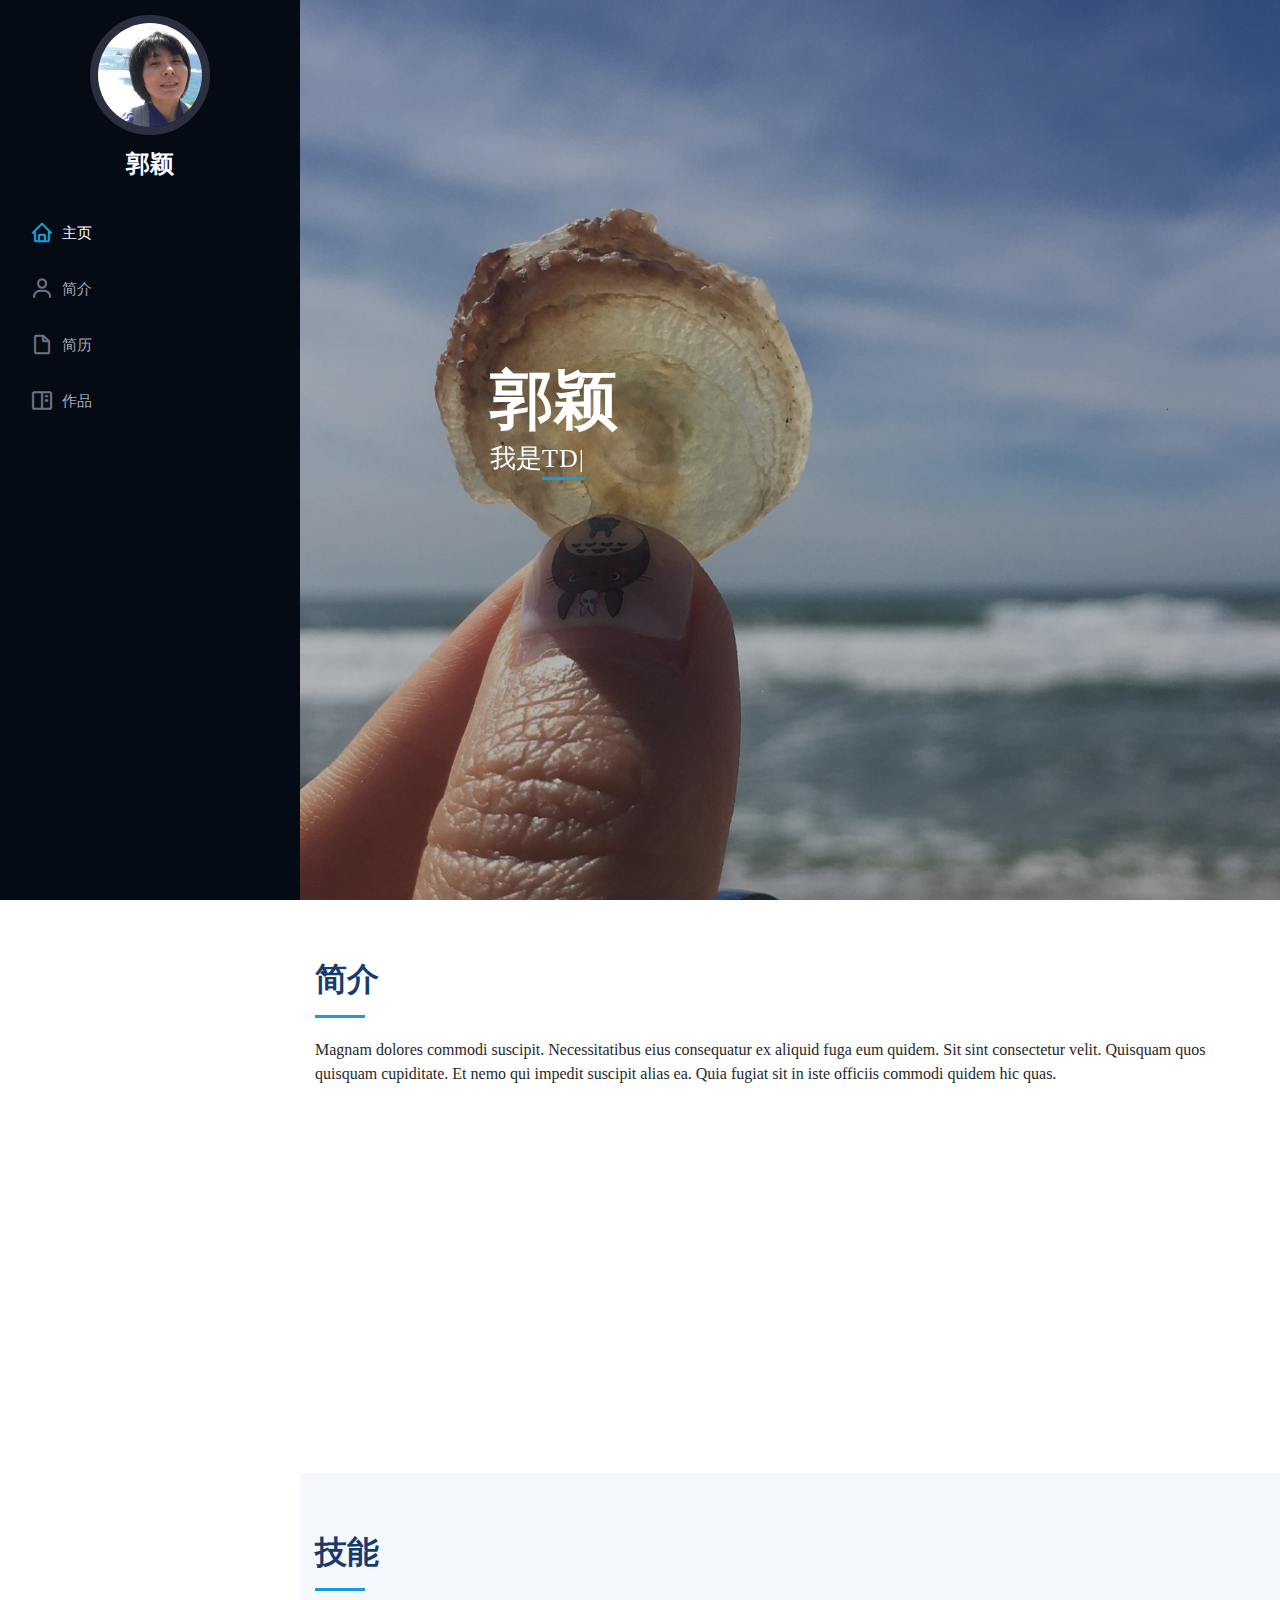
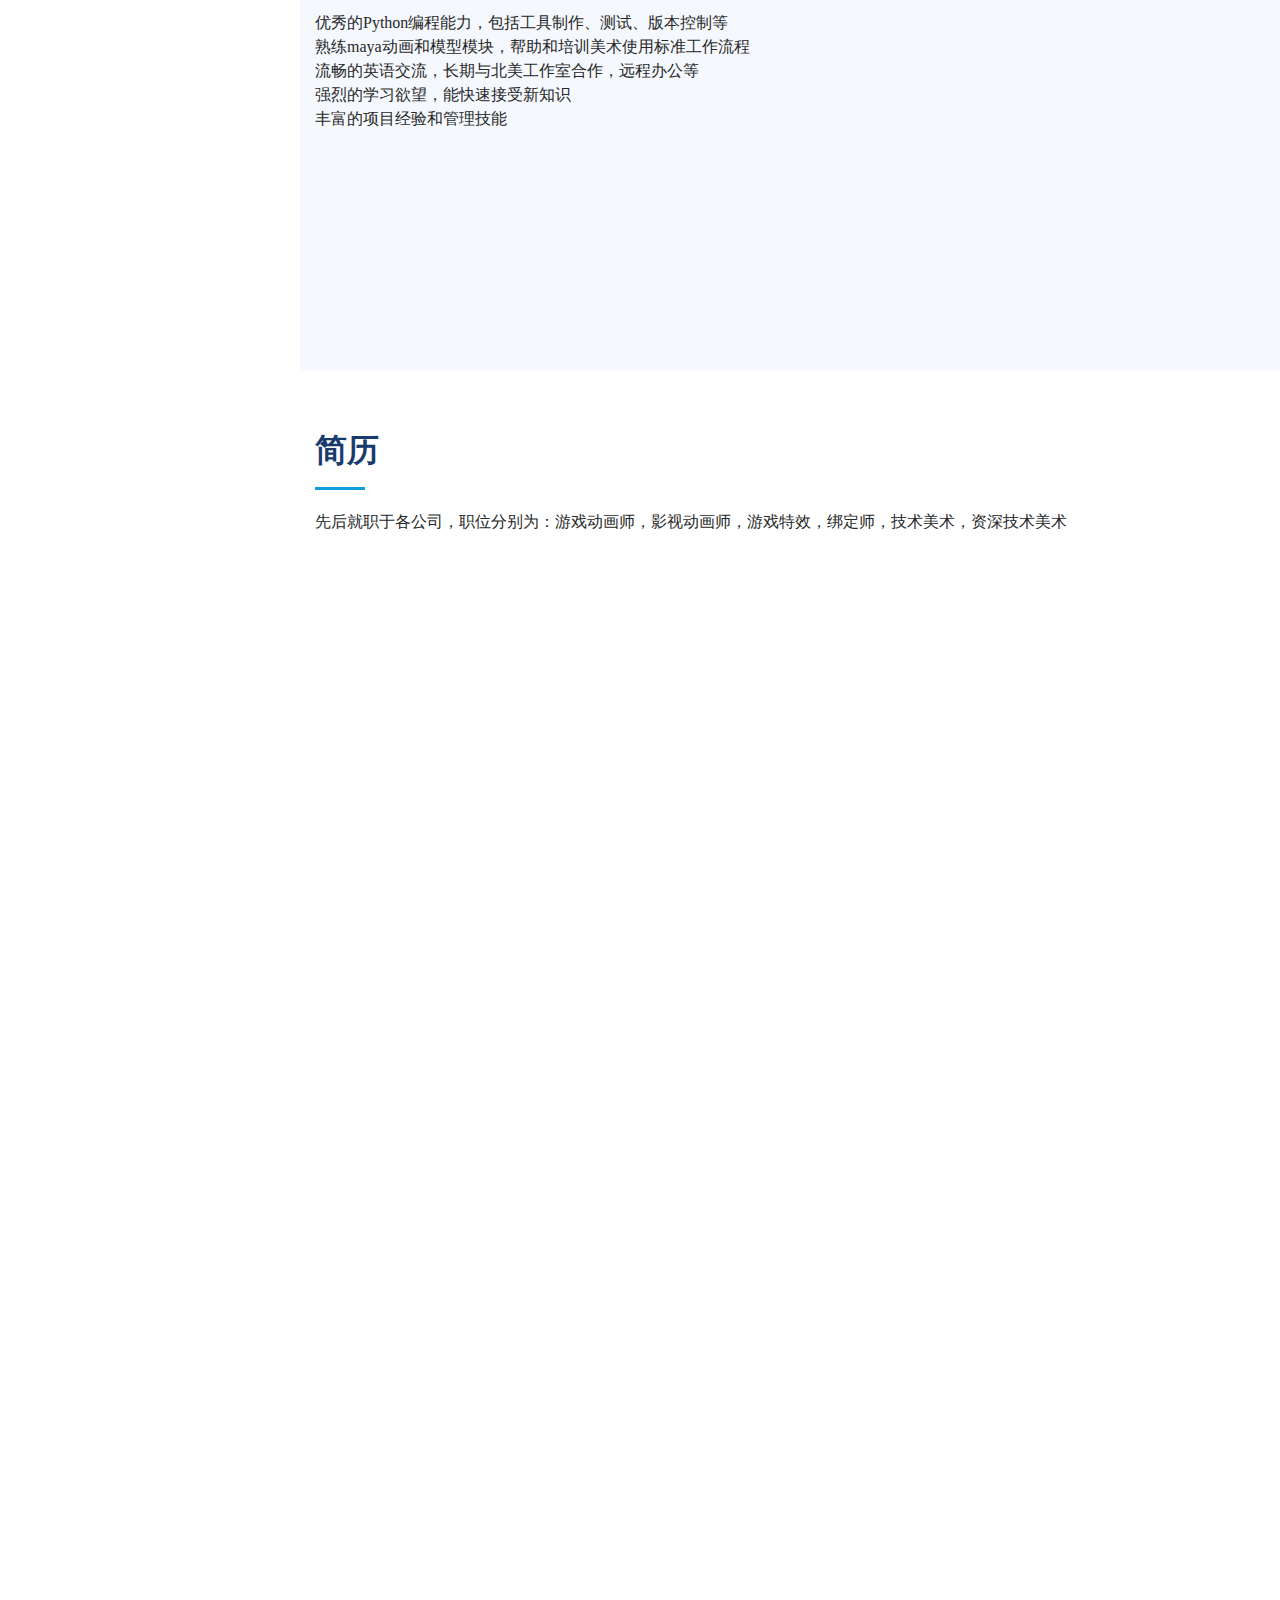
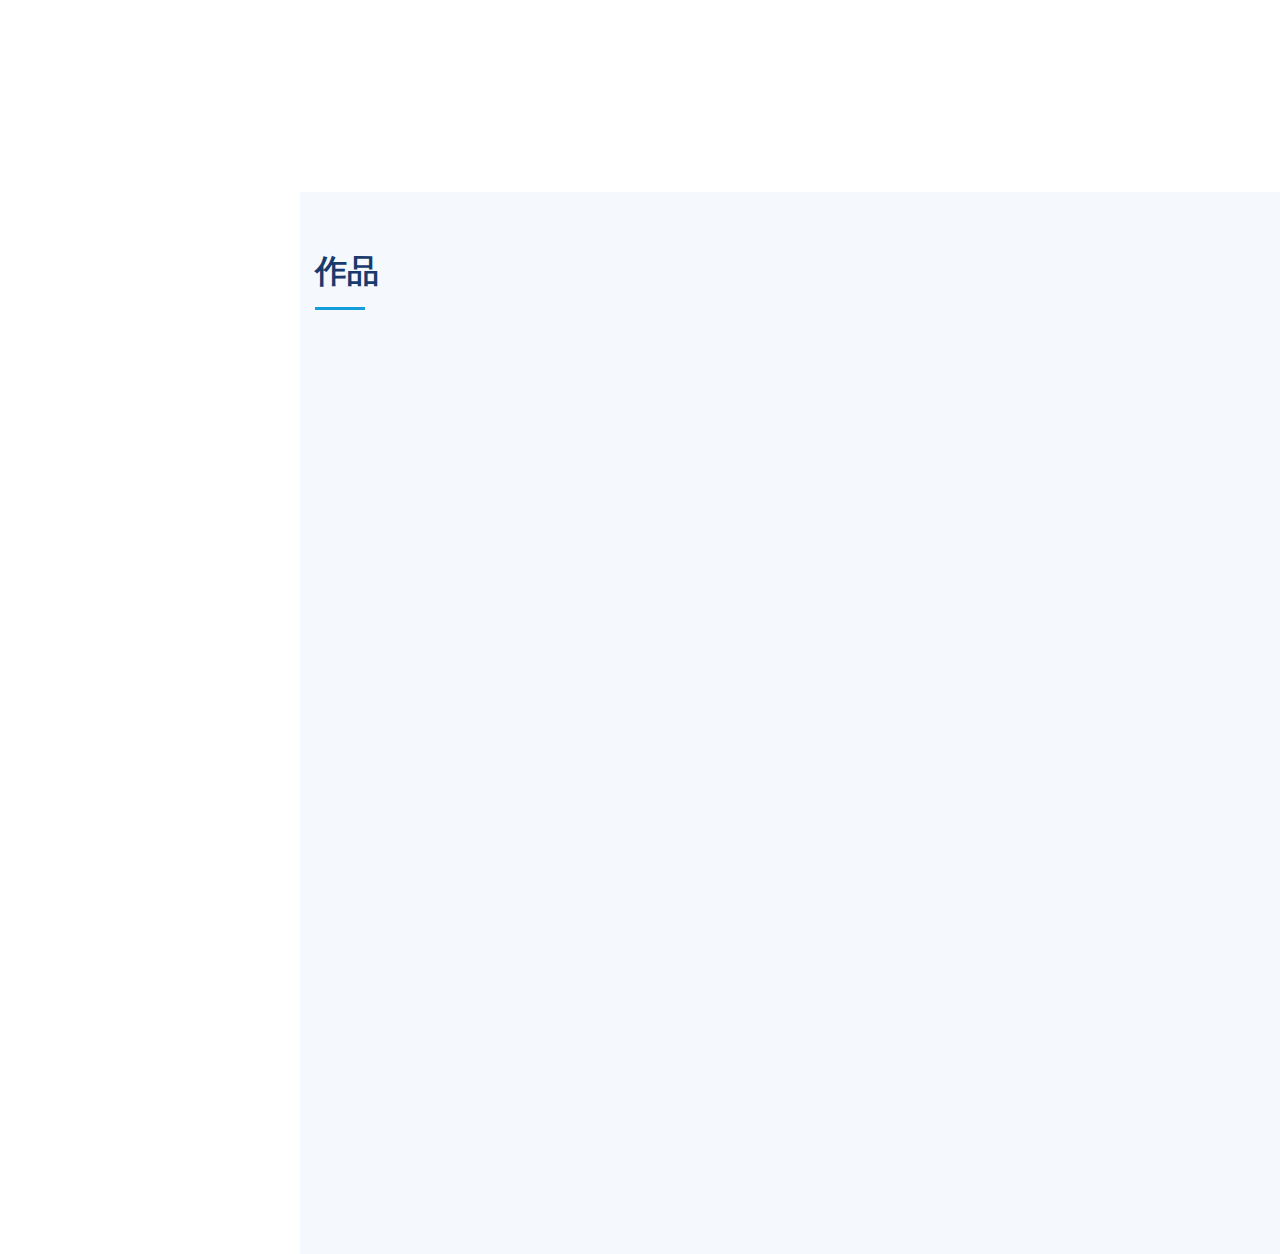
==== commit d5ad0242: "1.0" ====
--- a/index.html
+++ b/index.html
@@ -188,7 +188,7 @@
 
         <div class="section-title">
           <h2>简历</h2>
-          <p>11年从业经验，先后就职于各公司，职位分别为：游戏动画师，影视动画师，游戏特效，绑定师，技术美术</p>
+          <p>先后就职于各公司，职位分别为：游戏动画师，影视动画师，游戏特效，绑定师，技术美术，资深技术美术</p>
         </div>
 
         <div class="row">
@@ -199,9 +199,10 @@
               <h5>2019.12 - 至今</h5>
               <p>资深技术美术</p>
               <ul>
-                <li>Maya Pipeline设计和工具开发(美术资源管理器、PoseLibraray等)，美术资源版本控制</li>
+                <li>Maya Pipeline设计和工具开发(美术资源管理器、PoseLibraray、批量资源导出、动画镜像、动画曲线过滤、道具导出、选择等)，美术资源版本控制</li>
                 <li>帮助美术完成Max到Maya的过度</li>
                 <li>Debug并解决各种 引擎(Unity)中的资源问题</li>
+                <li>Shader开发</li>
               </ul>
             </div>
             <div class="resume-item">
@@ -209,9 +210,9 @@
               <h5>2016.8 - 2019.12</h5>
               <p>技术美术，绑定师</p>
               <ul>
-                <li>状态机制作(Morpheme)</li>
-                <li>Maya角色绑定</li>
-                <li>动画PipeLine工具开发(Python)</li>
+                <li>动画状态机的设计和制作(Morpheme)：归类资源，标记event和tag等，连接过度和调节逻辑参数，通过热启动与客户端实时测试</li>
+                <li>Maya角色绑定，制作了autorigger自动绑定工具</li>
+                <li>动画PipeLine工具开发(Python)，包括：批量导出xmd文件并自动上传服务器</li>
                 <li>与北美工作室的远程协作并协调引导各工作流程的同事共同完成任务</li>
               </ul>
             </div>
@@ -255,7 +256,7 @@
 
         <div class="section-title">
           <h2>作品</h2>
-          <p>Magnam dolores commodi suscipit. Necessitatibus eius consequatur ex aliquid fuga eum quidem. Sit sint consectetur velit. Quisquam quos quisquam cupiditate. Et nemo qui impedit suscipit alias ea. Quia fugiat sit in iste officiis commodi quidem hic quas.</p>
+          <!-- <p>Magnam dolores commodi suscipit. Necessitatibus eius consequatur ex aliquid fuga eum quidem. Sit sint consectetur velit. Quisquam quos quisquam cupiditate. Et nemo qui impedit suscipit alias ea. Quia fugiat sit in iste officiis commodi quidem hic quas.</p> -->
         </div>
 
         <div class="row" data-aos="fade-up">
@@ -271,19 +272,15 @@
         <div class="row portfolio-container" data-aos="fade-up" data-aos-delay="100">
 
           <div class="col-lg-4 col-md-6 portfolio-item filter-app">
-            <div class="portfolio-wrap">
+            <a href="assets/video/Introduction.mp4">
               <img src="assets/img/portfolio/portfolio-1.jpg" class="img-fluid" alt="">
-              <div class="portfolio-links">
-                <a href="assets/img/portfolio/portfolio-1.jpg" data-gall="portfolioGallery" class="venobox" title="App 1"><i class="bx bx-plus"></i></a>
-              </div>
-            </div>
+            </a>
           </div>
 
           <div class="col-lg-4 col-md-6 portfolio-item filter-web">
             <div class="portfolio-wrap">
               <img src="assets/img/portfolio/portfolio-2.jpg" class="img-fluid" alt="">
               <div class="portfolio-links">
-                <a href="assets/img/portfolio/portfolio-2.jpg" data-gall="portfolioGallery" class="venobox" title="Web 3"><i class="bx bx-plus"></i></a>
                 <a href="portfolio-details.html" title="More Details"><i class="bx bx-link"></i></a>
               </div>
             </div>
@@ -293,9 +290,9 @@
             <div class="portfolio-wrap">
               <img src="assets/img/portfolio/portfolio-3.jpg" class="img-fluid" alt="">
               <div class="portfolio-links">
-                <a href="assets/img/portfolio/portfolio-3.jpg" data-gall="portfolioGallery" class="venobox" title="App 2"><i class="bx bx-plus"></i></a>
-                <a href="portfolio-details.html" title="More Details"><i class="bx bx-link"></i></a>
-              </div>
+                <a href="assets/video/Introduction.mp4">
+                <a href="portfolio-details.html"><i></a>
+              </div> 
             </div>
           </div>
 
@@ -386,4 +383,4 @@
 
 </body>
 
-</html>
+</html>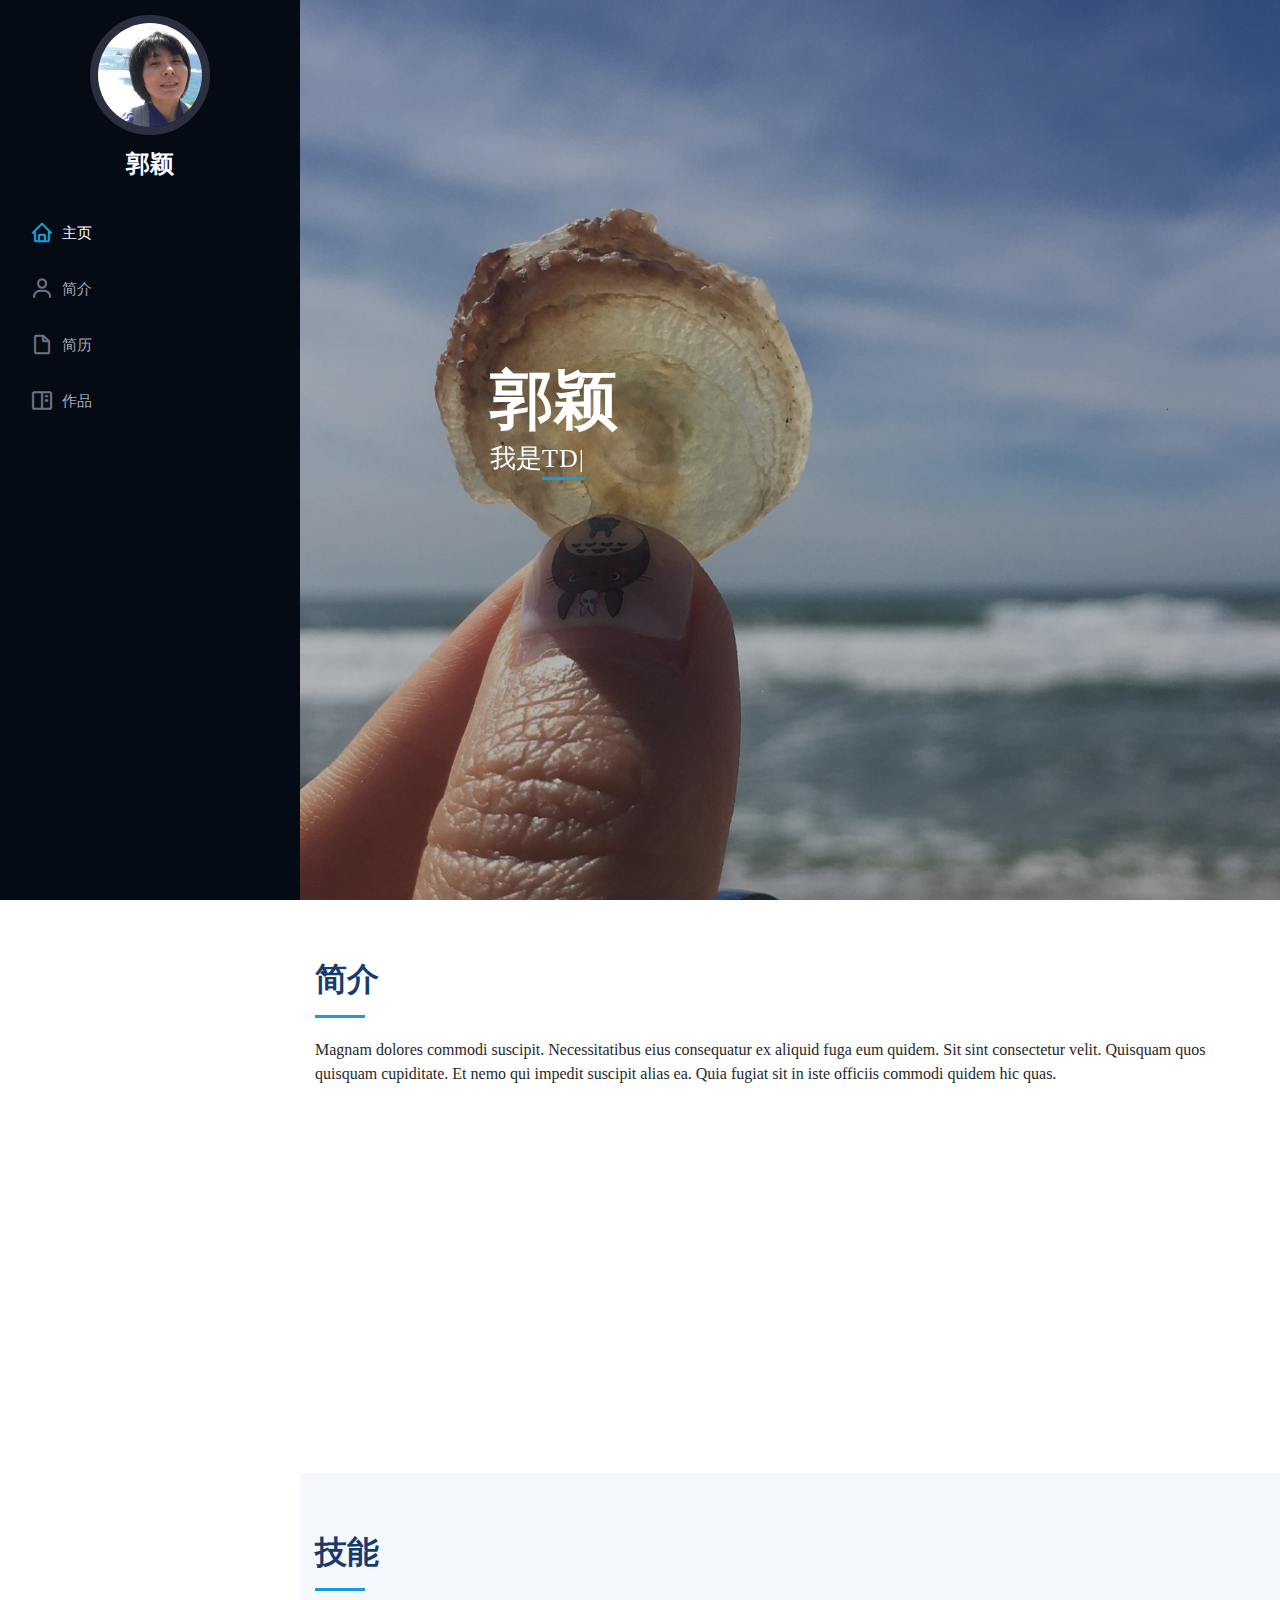
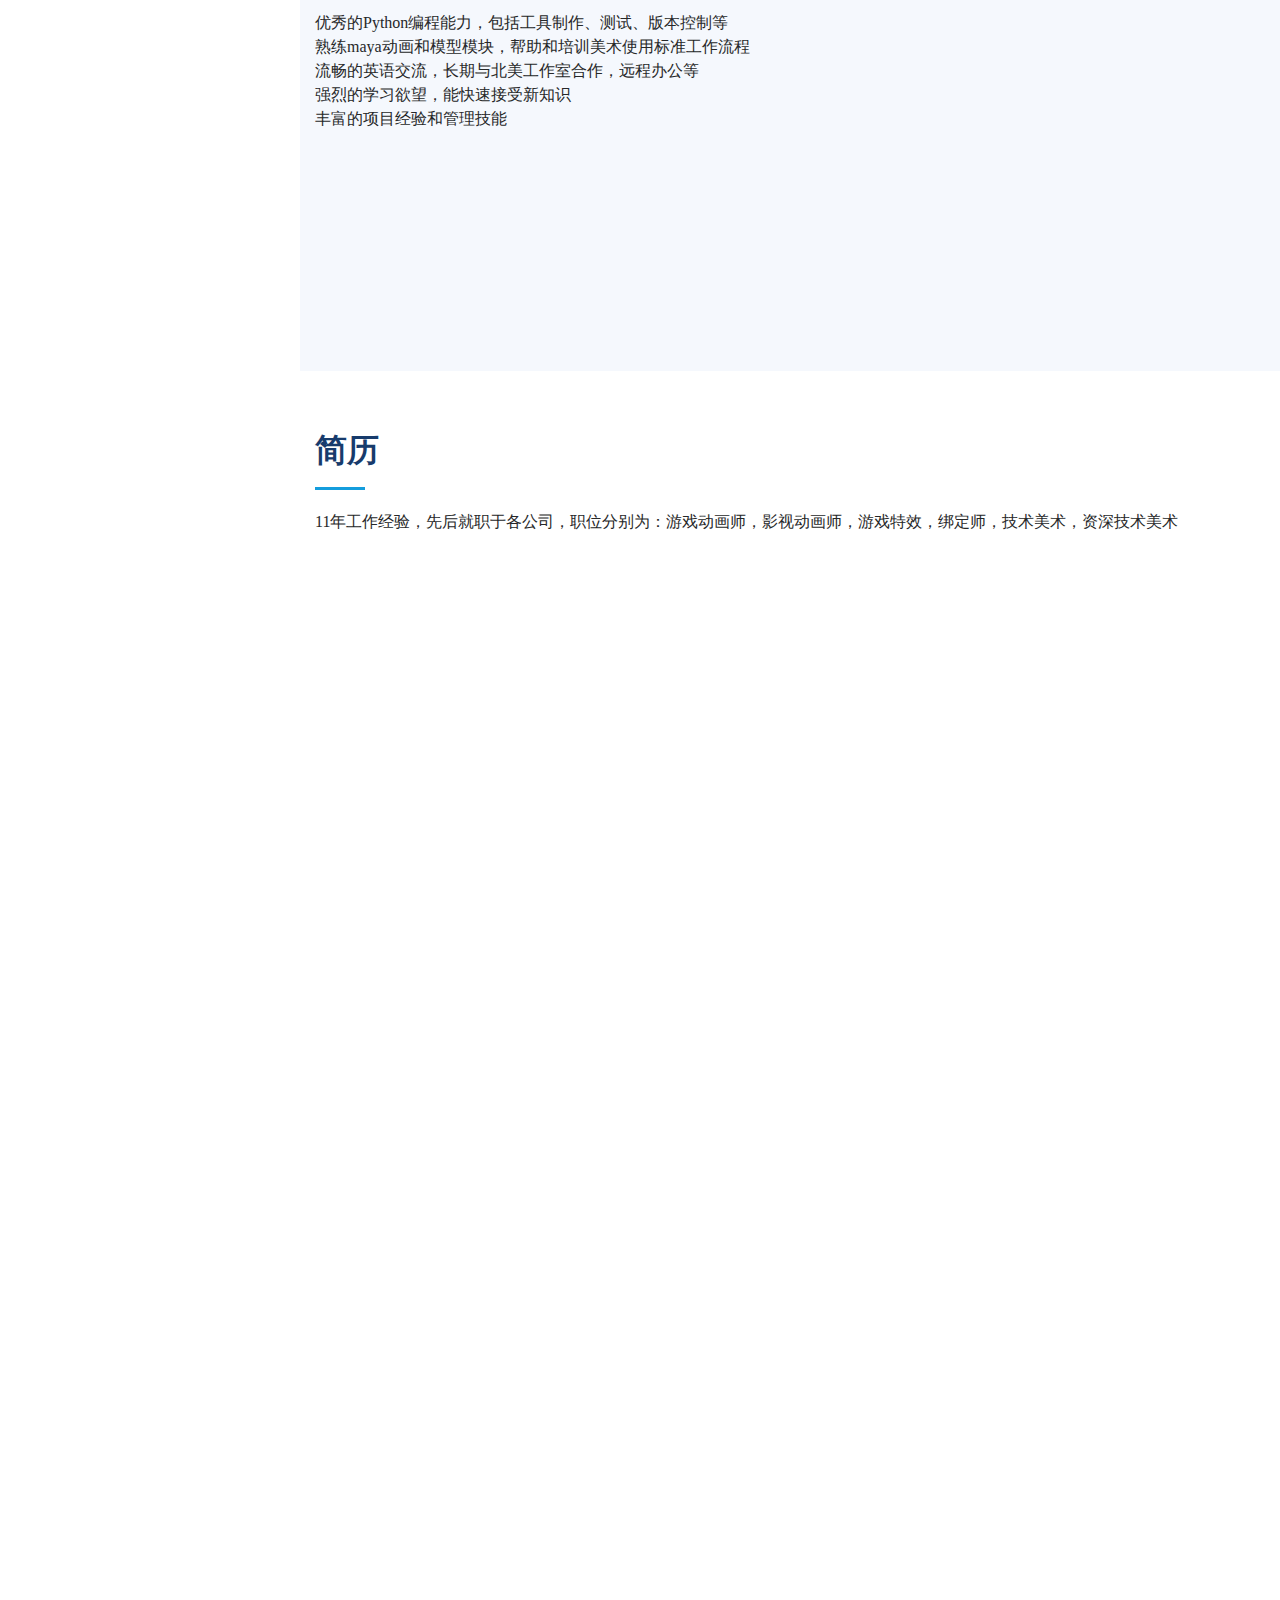
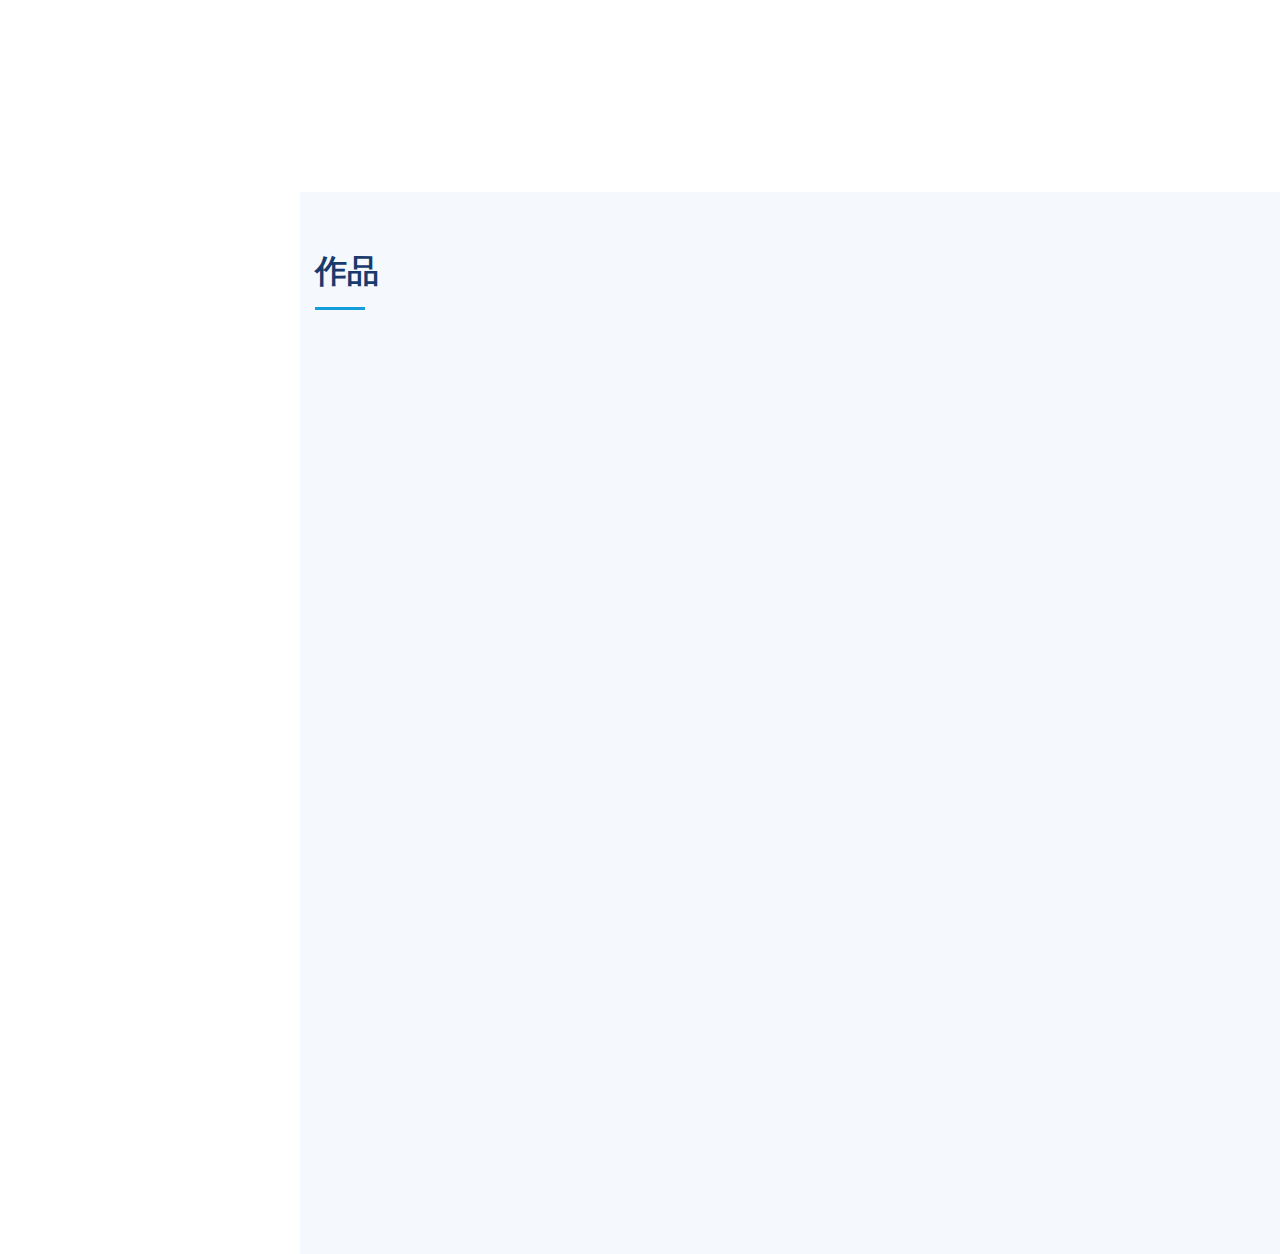
==== commit 55ef73f3: "2" ====
--- a/index.html
+++ b/index.html
@@ -188,7 +188,7 @@
 
         <div class="section-title">
           <h2>简历</h2>
-          <p>先后就职于各公司，职位分别为：游戏动画师，影视动画师，游戏特效，绑定师，技术美术，资深技术美术</p>
+          <p>11年工作经验，先后就职于各公司，职位分别为：游戏动画师，影视动画师，游戏特效，绑定师，技术美术，资深技术美术</p>
         </div>
 
         <div class="row">
@@ -272,8 +272,8 @@
         <div class="row portfolio-container" data-aos="fade-up" data-aos-delay="100">
 
           <div class="col-lg-4 col-md-6 portfolio-item filter-app">
-            <a href="assets/video/Introduction.mp4">
-              <img src="assets/img/portfolio/portfolio-1.jpg" class="img-fluid" alt="">
+            <a href="portfolio-details.html">
+              <img src="assets/img/portfolio/assetManager.png" class="img-fluid" alt="">
             </a>
           </div>
 
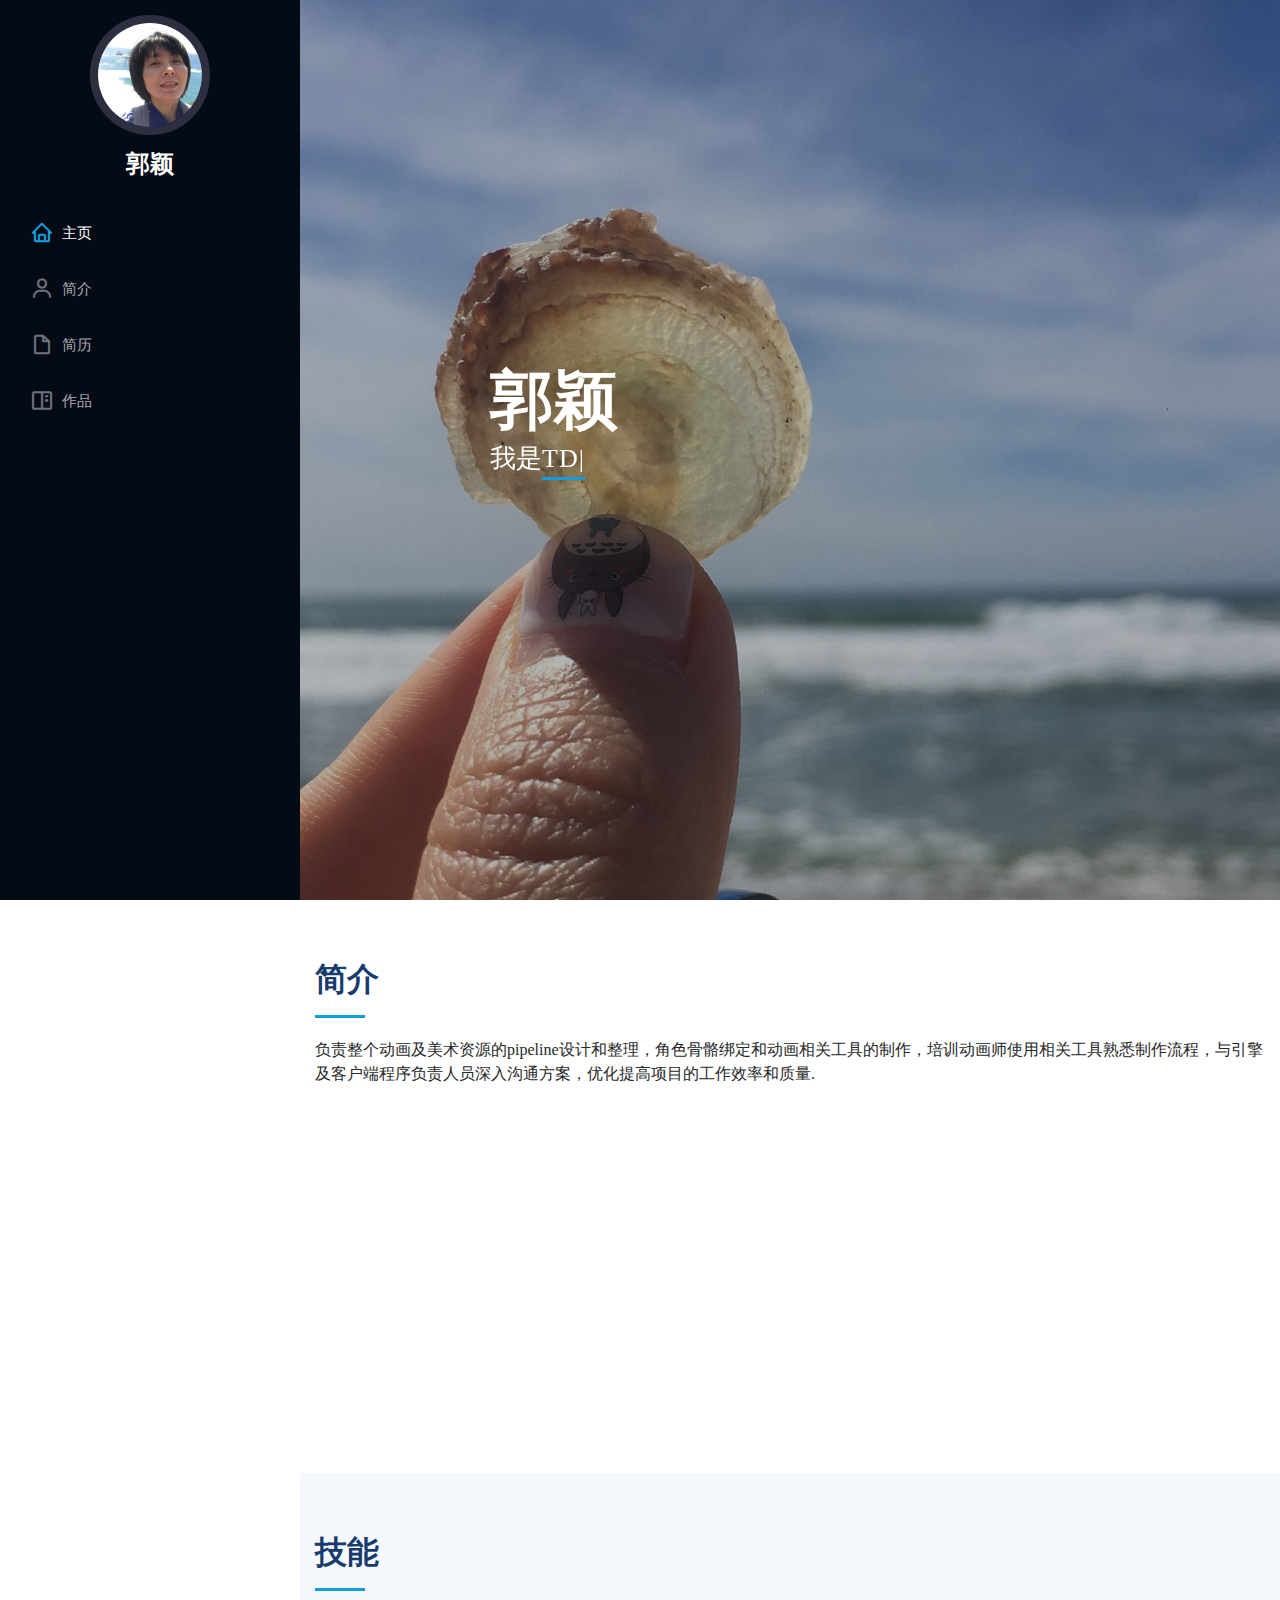
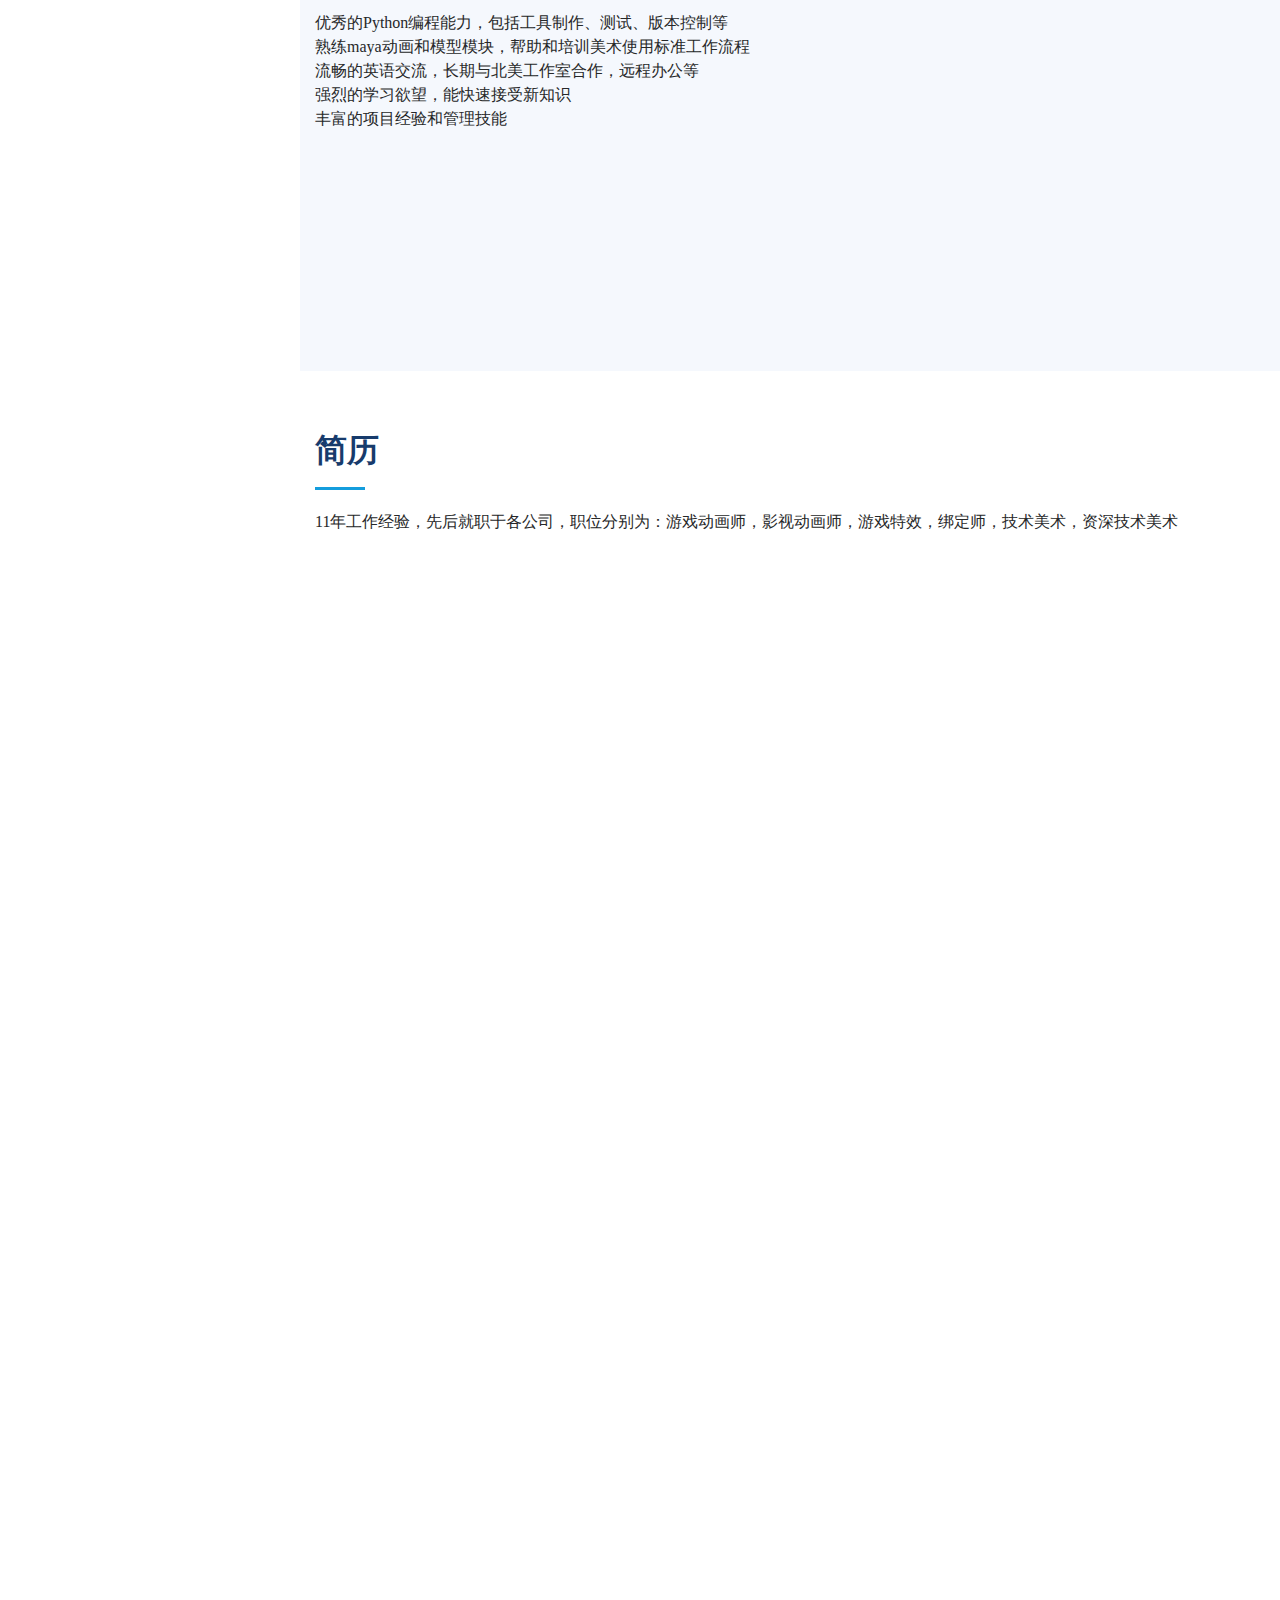
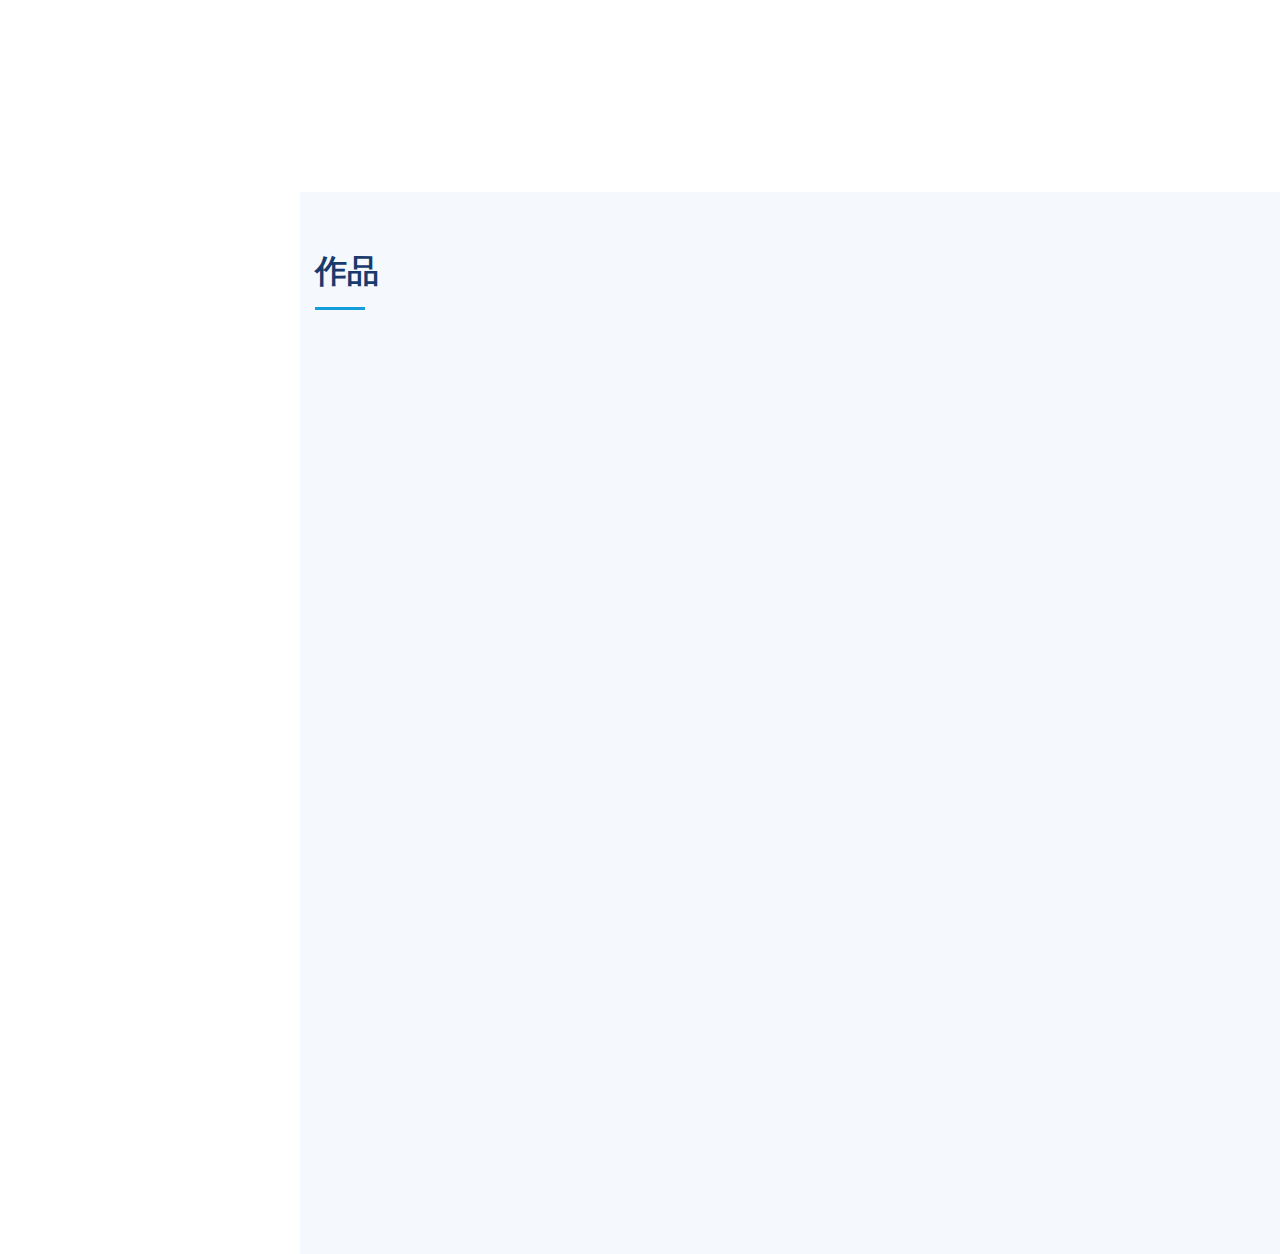
==== commit ead18b09: "update" ====
--- a/index.html
+++ b/index.html
@@ -75,21 +75,24 @@
     <!-- ======= About Section ======= -->
     <section id="about" class="about">
       <div class="container">
-
         <div class="section-title">
           <h2>简介</h2>
-          <p>Magnam dolores commodi suscipit. Necessitatibus eius consequatur ex aliquid fuga eum quidem. Sit sint consectetur velit. Quisquam quos quisquam cupiditate. Et nemo qui impedit suscipit alias ea. Quia fugiat sit in iste officiis commodi quidem hic quas.</p>
+          <p>负责整个动画及美术资源的pipeline设计和整理，角色骨骼绑定和动画相关工具的制作，培训动画师使用相关工具熟悉制作流程，与引擎及客户端程序负责人员深入沟通方案，优化提高项目的工作效率和质量.</p>
         </div>
 
         <div class="row">
           <div class="col-lg-4" data-aos="fade-right">
             <img src="assets/img/profile-img.jpg" class="img-fluid" alt="">
           </div>
+          
+  
           <div class="col-lg-8 pt-4 pt-lg-0 content" data-aos="fade-left">
             <h3>资深技师美术/PipeLine 设计师; 工具开发者.</h3>
-            <p class="font-italic">
+            <p>
               设计和规范化美术资源制作流程，帮助美术提高工作效率
             </p>
+            <br>
+            <br>
             <div class="row">
               <div class="col-lg-6">
                 <ul>
@@ -105,9 +108,7 @@
                 </ul>
               </div>
             </div>
-            <p>
-              Officiis eligendi itaque labore et dolorum mollitia officiis optio vero. Quisquam sunt adipisci omnis et ut. Nulla accusantium dolor incidunt officia tempore. Et eius omnis.
-              Cupiditate ut dicta maxime officiis quidem quia. Sed et consectetur qui quia repellendus itaque neque. Aliquid amet quidem ut quaerat cupiditate. Ab et eum qui repellendus omnis culpa magni laudantium dolores.
+            <p>   
             </p>
           </div>
         </div>
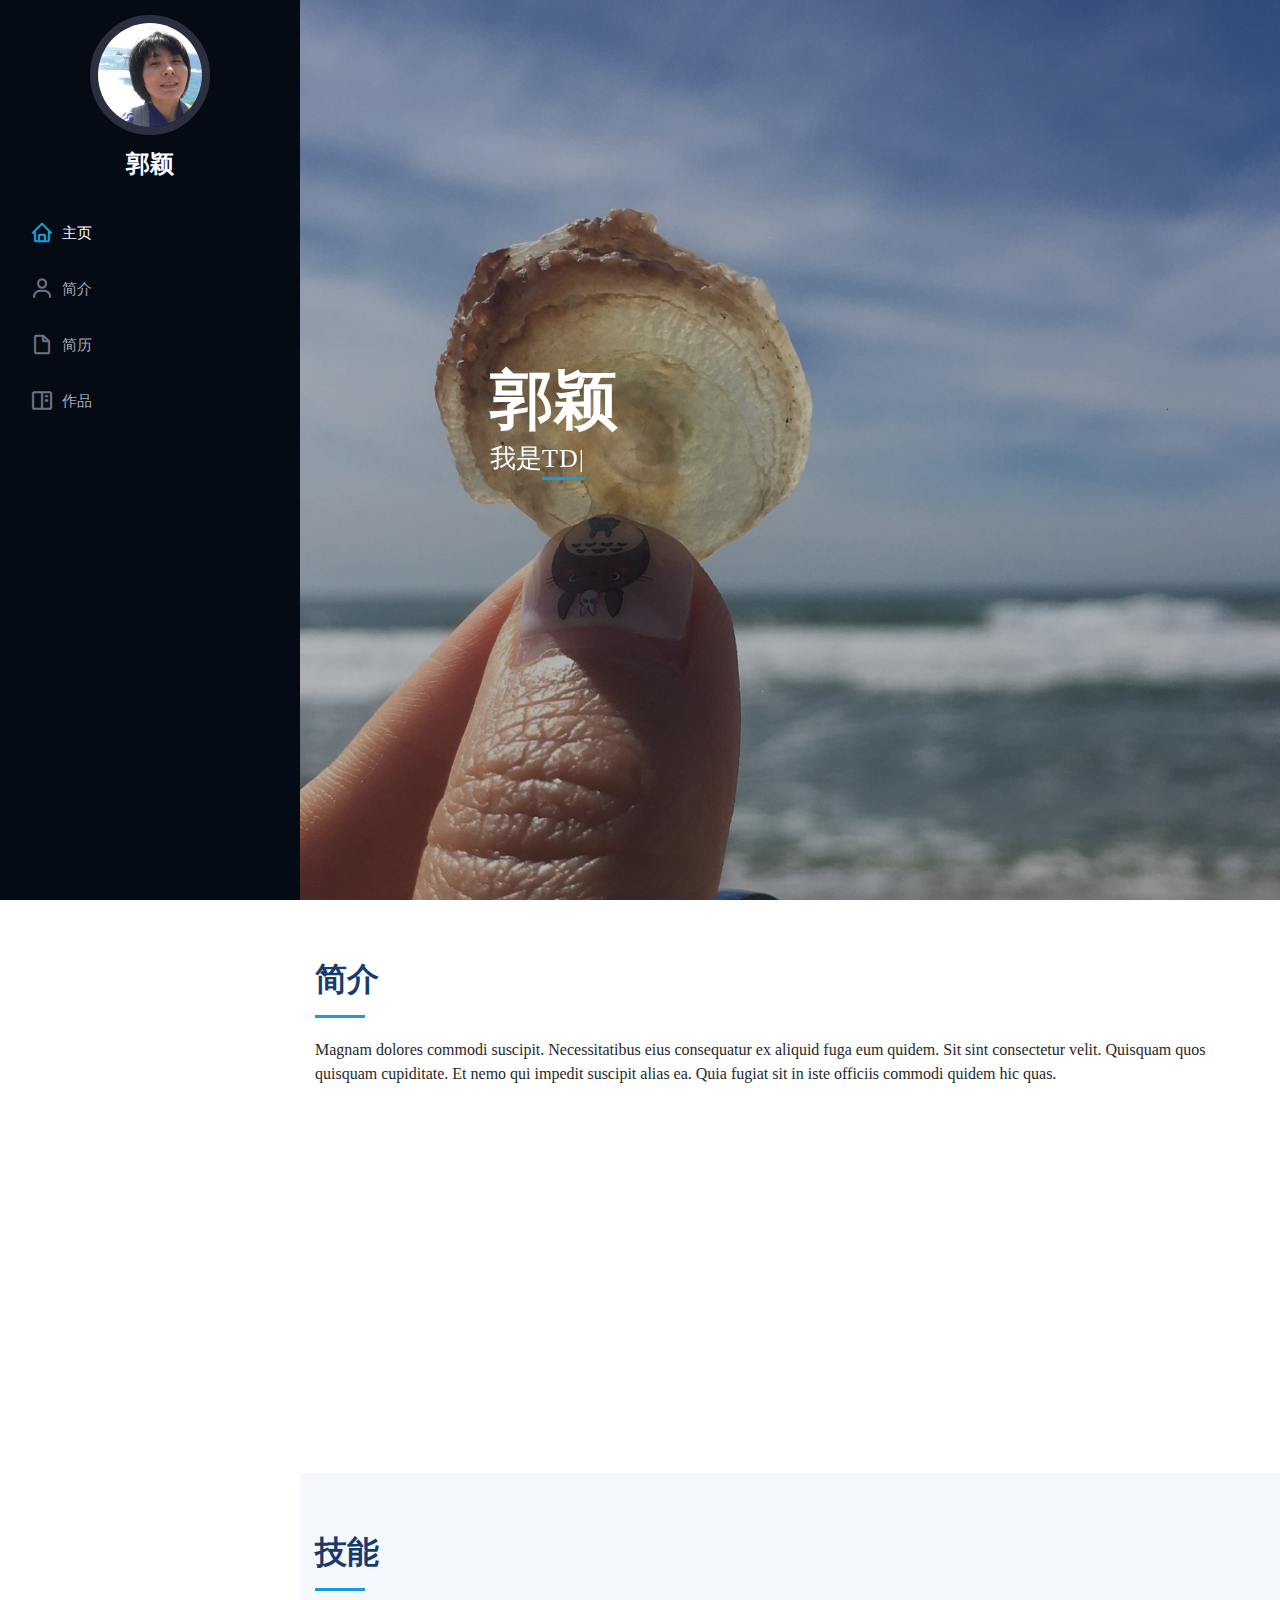
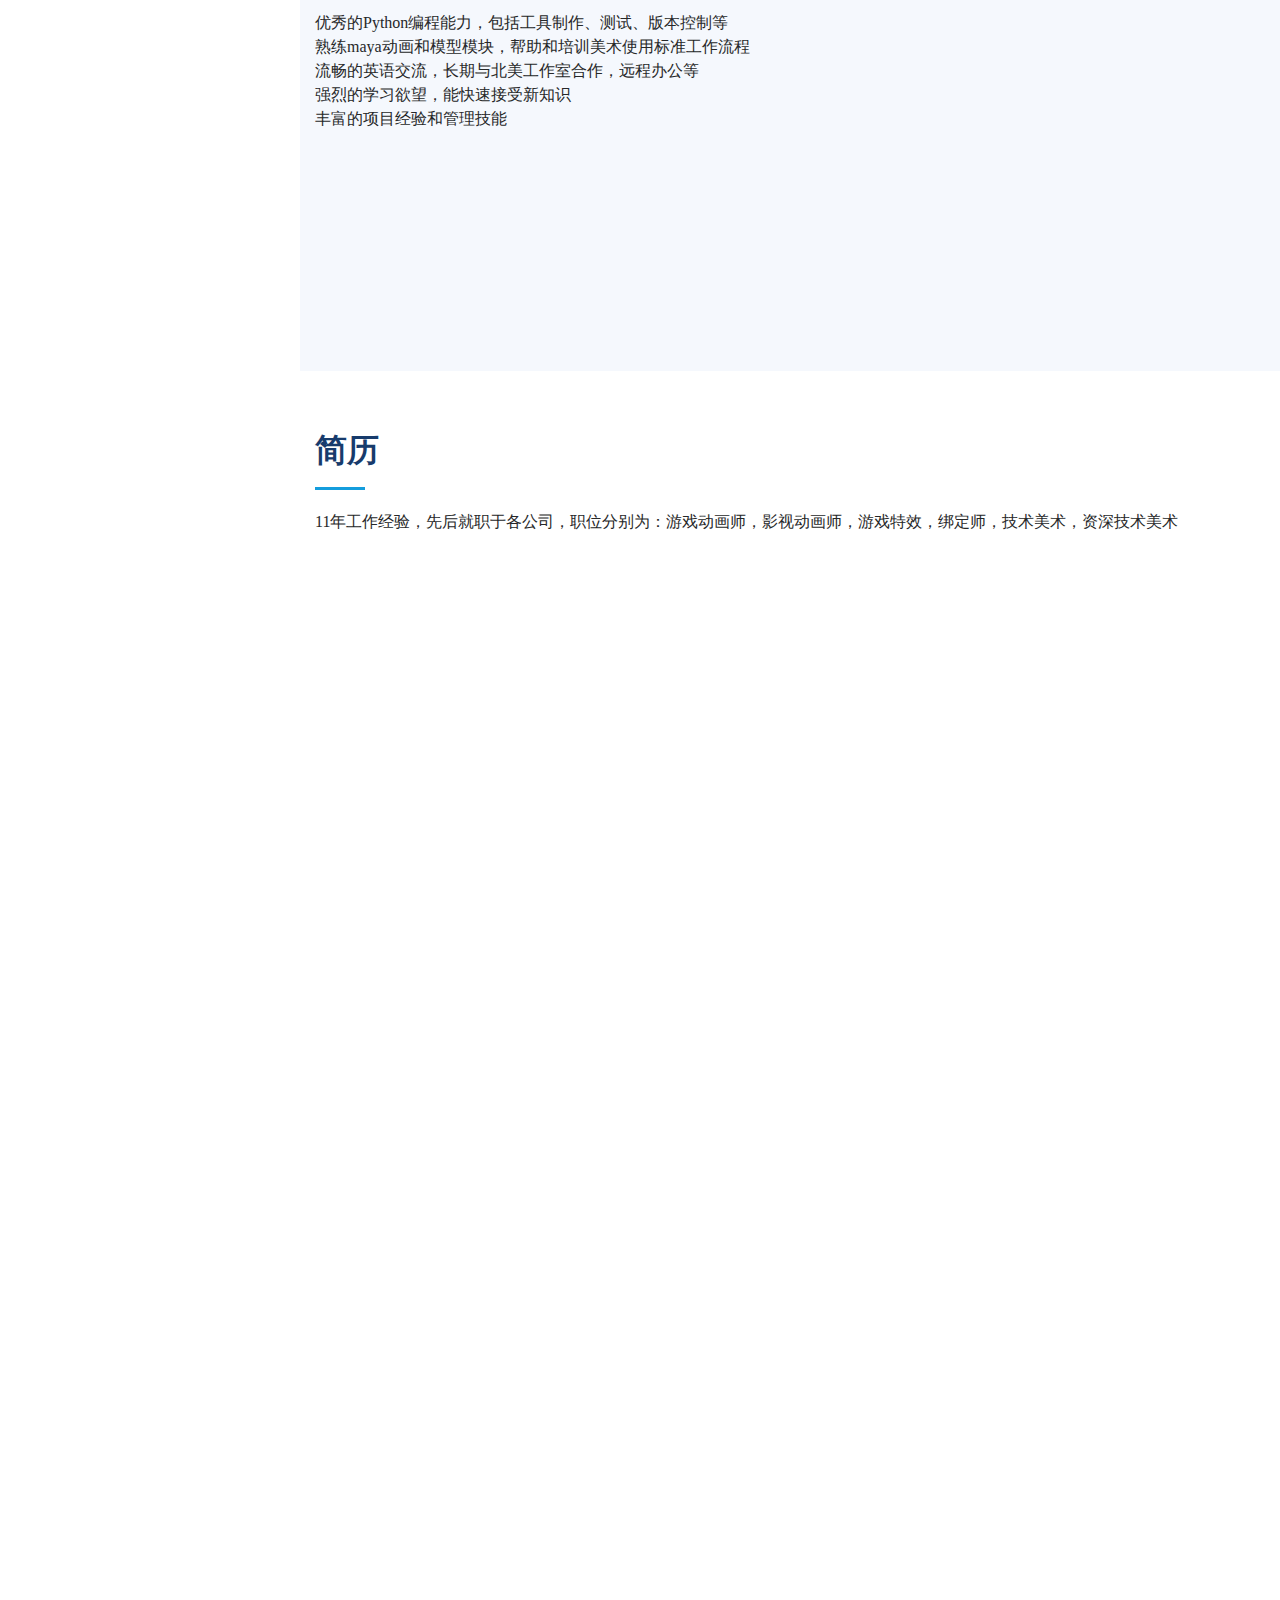
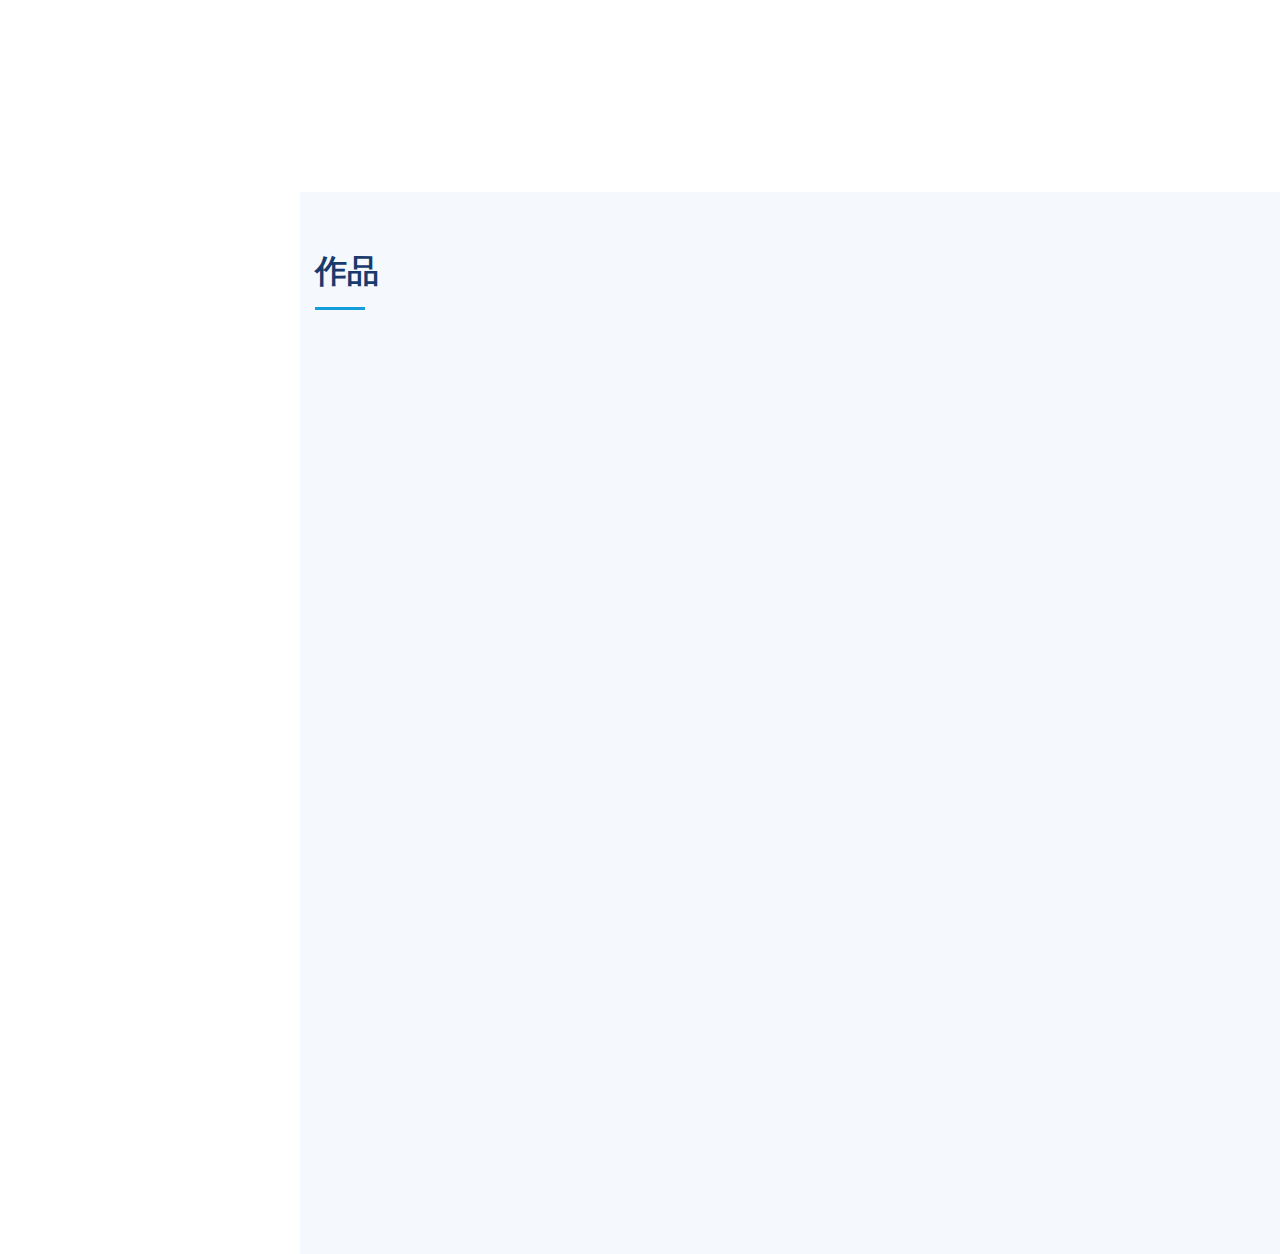
==== commit 018137fa: "update" ====
--- a/index.html
+++ b/index.html
@@ -14,7 +14,7 @@
   <link href="assets/img/apple-touch-icon.png" rel="apple-touch-icon">
 
   <!-- Google Fonts -->
-  <link href="https://fonts.googleapis.com/css?family=Open+Sans:300,300i,400,400i,600,600i,700,700i|Raleway:300,300i,400,400i,500,500i,600,600i,700,700i|Poppins:300,300i,400,400i,500,500i,600,600i,700,700i" rel="stylesheet">
+  <!-- <link href="https://fonts.googleapis.com/css?family=Open+Sans:300,300i,400,400i,600,600i,700,700i|Raleway:300,300i,400,400i,500,500i,600,600i,700,700i|Poppins:300,300i,400,400i,500,500i,600,600i,700,700i" rel="stylesheet"> -->
 
   <!-- Vendor CSS Files -->
   <link href="assets/vendor/bootstrap/css/bootstrap.min.css" rel="stylesheet">
@@ -75,24 +75,21 @@
     <!-- ======= About Section ======= -->
     <section id="about" class="about">
       <div class="container">
+
         <div class="section-title">
           <h2>简介</h2>
-          <p>负责整个动画及美术资源的pipeline设计和整理，角色骨骼绑定和动画相关工具的制作，培训动画师使用相关工具熟悉制作流程，与引擎及客户端程序负责人员深入沟通方案，优化提高项目的工作效率和质量.</p>
+          <p>Magnam dolores commodi suscipit. Necessitatibus eius consequatur ex aliquid fuga eum quidem. Sit sint consectetur velit. Quisquam quos quisquam cupiditate. Et nemo qui impedit suscipit alias ea. Quia fugiat sit in iste officiis commodi quidem hic quas.</p>
         </div>
 
         <div class="row">
           <div class="col-lg-4" data-aos="fade-right">
             <img src="assets/img/profile-img.jpg" class="img-fluid" alt="">
           </div>
-          
-  
           <div class="col-lg-8 pt-4 pt-lg-0 content" data-aos="fade-left">
             <h3>资深技师美术/PipeLine 设计师; 工具开发者.</h3>
-            <p>
+            <p class="font-italic">
               设计和规范化美术资源制作流程，帮助美术提高工作效率
             </p>
-            <br>
-            <br>
             <div class="row">
               <div class="col-lg-6">
                 <ul>
@@ -108,7 +105,9 @@
                 </ul>
               </div>
             </div>
-            <p>   
+            <p>
+              Officiis eligendi itaque labore et dolorum mollitia officiis optio vero. Quisquam sunt adipisci omnis et ut. Nulla accusantium dolor incidunt officia tempore. Et eius omnis.
+              Cupiditate ut dicta maxime officiis quidem quia. Sed et consectetur qui quia repellendus itaque neque. Aliquid amet quidem ut quaerat cupiditate. Ab et eum qui repellendus omnis culpa magni laudantium dolores.
             </p>
           </div>
         </div>
@@ -273,55 +272,38 @@
         <div class="row portfolio-container" data-aos="fade-up" data-aos-delay="100">
 
           <div class="col-lg-4 col-md-6 portfolio-item filter-app">
-            <a href="portfolio-details.html">
+            <a href="portfolio-assetManager.html">
               <img src="assets/img/portfolio/assetManager.png" class="img-fluid" alt="">
             </a>
           </div>
 
+          <div class="col-lg-4 col-md-6 portfolio-item filter-app">
+            <a href="portfolio-poseLib.html">
+              <img src="assets/img/portfolio/PoseLibrary.png" class="img-fluid" alt="">
+            </a>
+          </div>
+
+          <div class="col-lg-4 col-md-6 portfolio-item filter-app">
+            <a href="portfolio-batchexport.html">
+              <img src="assets/img/portfolio/BatchExport.png" class="img-fluid" alt="">
+            </a>
+          </div>
+
+          <div class="col-lg-4 col-md-6 portfolio-item filter-card">
+            <div class="portfolio-wrap">
+              <img src="assets/img/portfolio/portfolio-4.jpg" class="img-fluid" alt="">
+              <div class="portfolio-links">
+                <a href="assets/img/portfolio/portfolio-4.jpg" data-gall="portfolioGallery" class="venobox" title="Card 2"><i class="bx bx-plus"></i></a>
+                <a href="portfolio-details.html" title="More Details"><i class="bx bx-link"></i></a>
+              </div>
+            </div>
+          </div>
+
           <div class="col-lg-4 col-md-6 portfolio-item filter-web">
             <div class="portfolio-wrap">
-              <img src="assets/img/portfolio/portfolio-2.jpg" class="img-fluid" alt="">
-              <div class="portfolio-links">
-                <a href="portfolio-details.html" title="More Details"><i class="bx bx-link"></i></a>
-              </div>
-            </div>
-          </div>
-
-          <div class="col-lg-4 col-md-6 portfolio-item filter-app">
-            <div class="portfolio-wrap">
-              <img src="assets/img/portfolio/portfolio-3.jpg" class="img-fluid" alt="">
-              <div class="portfolio-links">
-                <a href="assets/video/Introduction.mp4">
-                <a href="portfolio-details.html"><i></a>
-              </div> 
-            </div>
-          </div>
-
-          <div class="col-lg-4 col-md-6 portfolio-item filter-card">
-            <div class="portfolio-wrap">
-              <img src="assets/img/portfolio/portfolio-4.jpg" class="img-fluid" alt="">
-              <div class="portfolio-links">
-                <a href="assets/img/portfolio/portfolio-4.jpg" data-gall="portfolioGallery" class="venobox" title="Card 2"><i class="bx bx-plus"></i></a>
-                <a href="portfolio-details.html" title="More Details"><i class="bx bx-link"></i></a>
-              </div>
-            </div>
-          </div>
-
-          <div class="col-lg-4 col-md-6 portfolio-item filter-web">
-            <div class="portfolio-wrap">
               <img src="assets/img/portfolio/portfolio-5.jpg" class="img-fluid" alt="">
               <div class="portfolio-links">
                 <a href="assets/img/portfolio/portfolio-5.jpg" data-gall="portfolioGallery" class="venobox" title="Web 2"><i class="bx bx-plus"></i></a>
-                <a href="portfolio-details.html" title="More Details"><i class="bx bx-link"></i></a>
-              </div>
-            </div>
-          </div>
-
-          <div class="col-lg-4 col-md-6 portfolio-item filter-app">
-            <div class="portfolio-wrap">
-              <img src="assets/img/portfolio/portfolio-6.jpg" class="img-fluid" alt="">
-              <div class="portfolio-links">
-                <a href="assets/img/portfolio/portfolio-6.jpg" data-gall="portfolioGallery" class="venobox" title="App 3"><i class="bx bx-plus"></i></a>
                 <a href="portfolio-details.html" title="More Details"><i class="bx bx-link"></i></a>
               </div>
             </div>
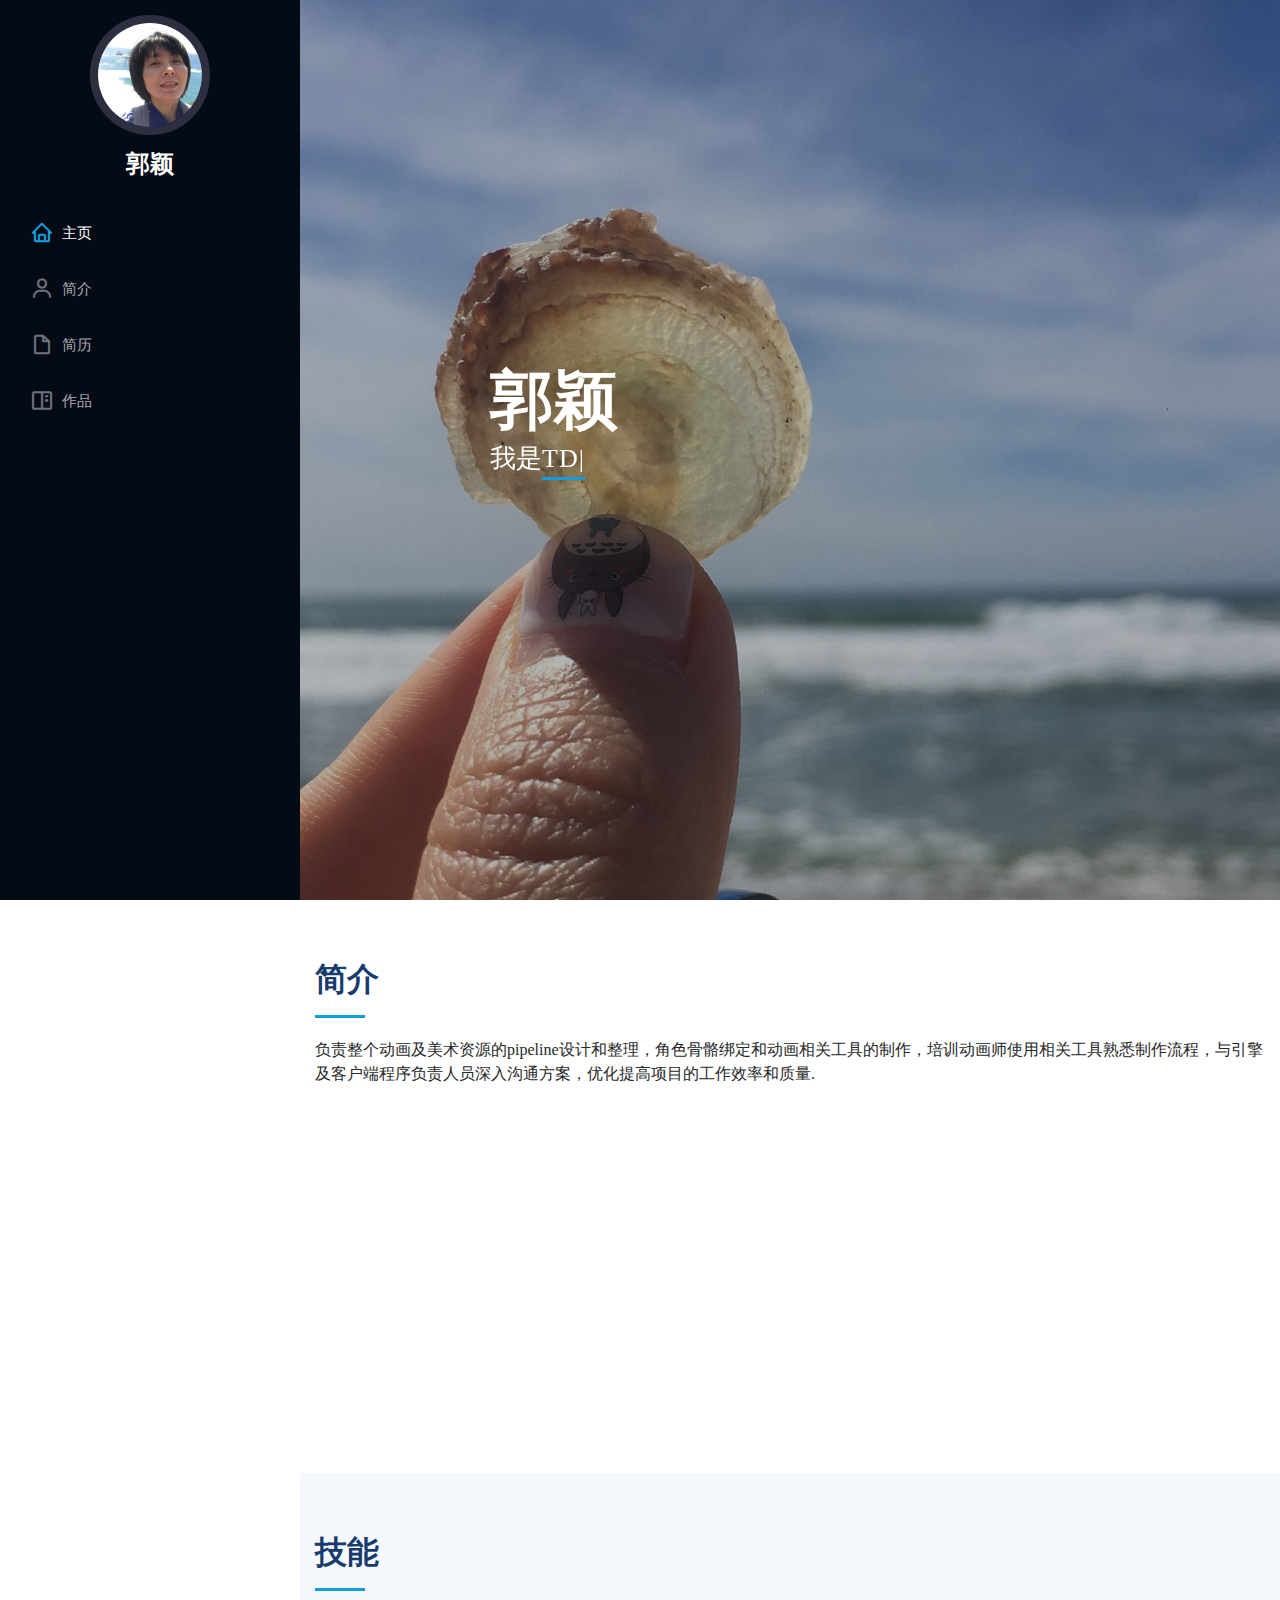
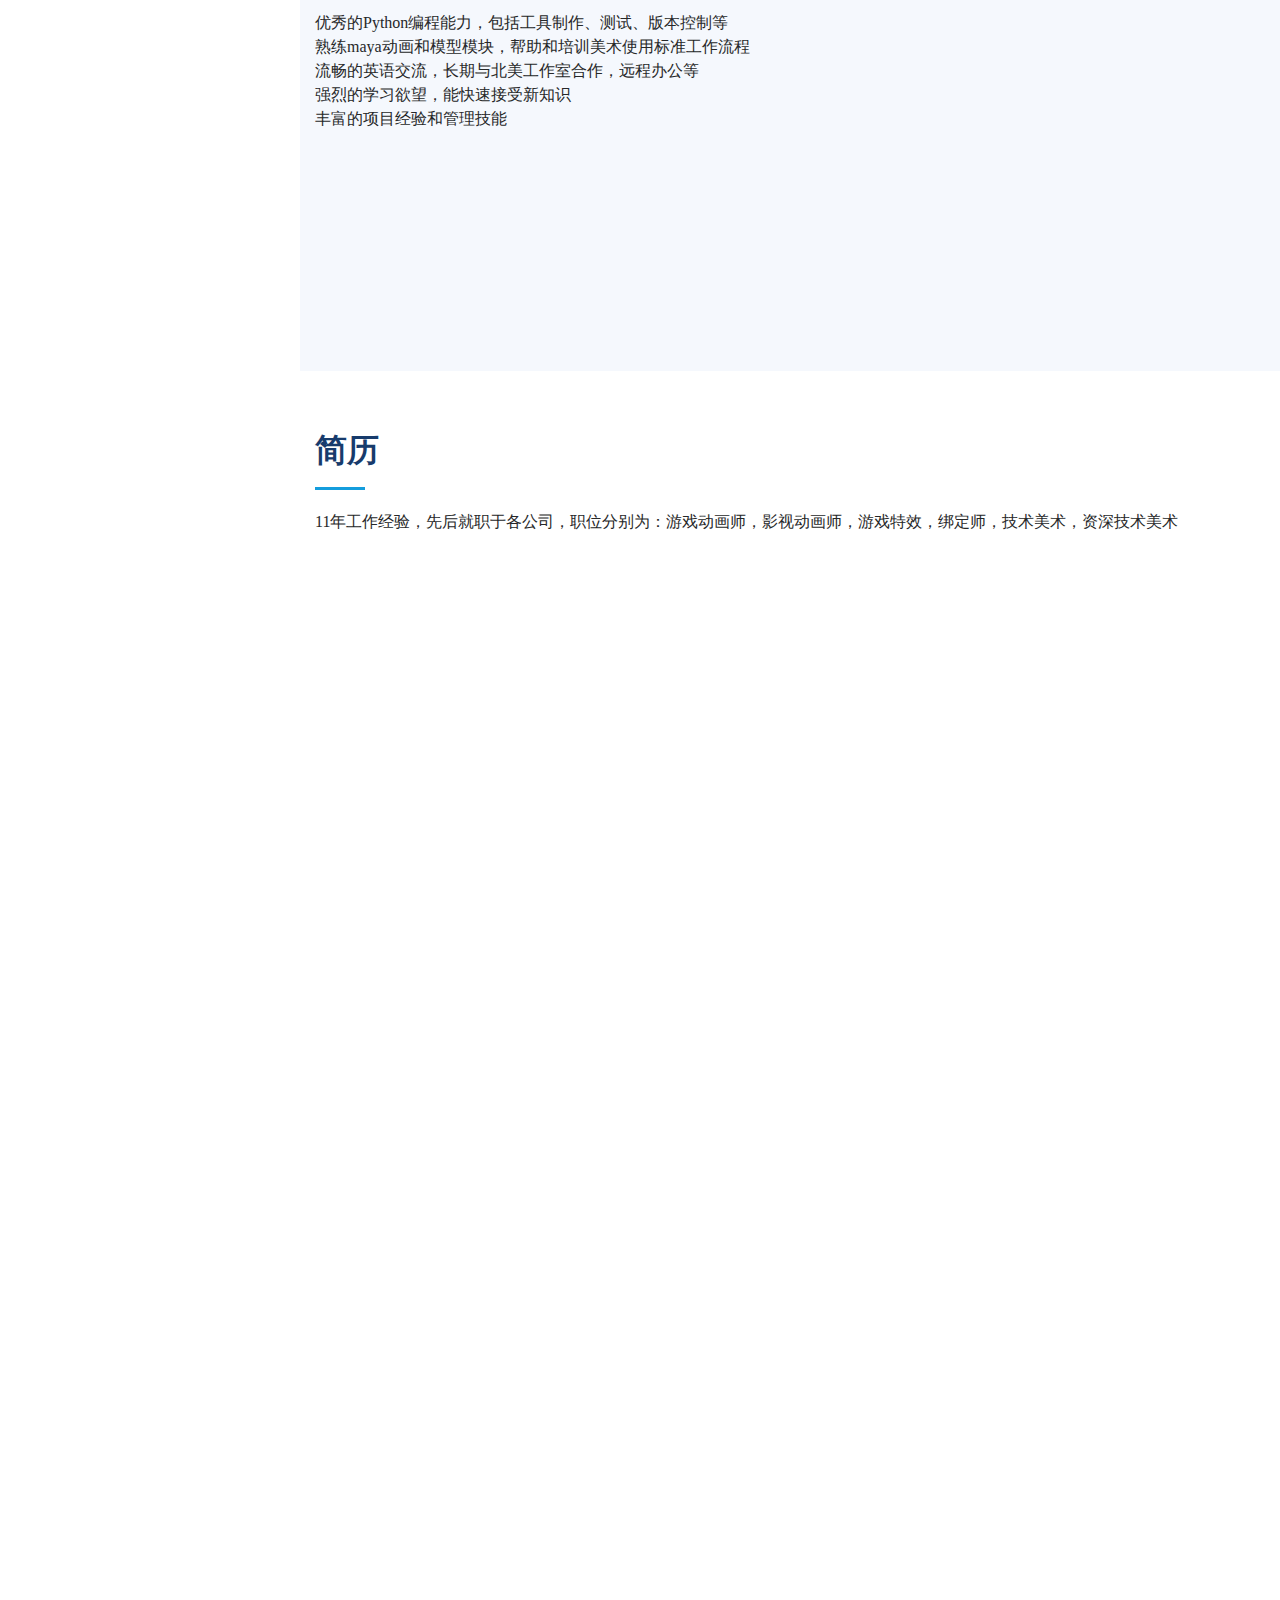
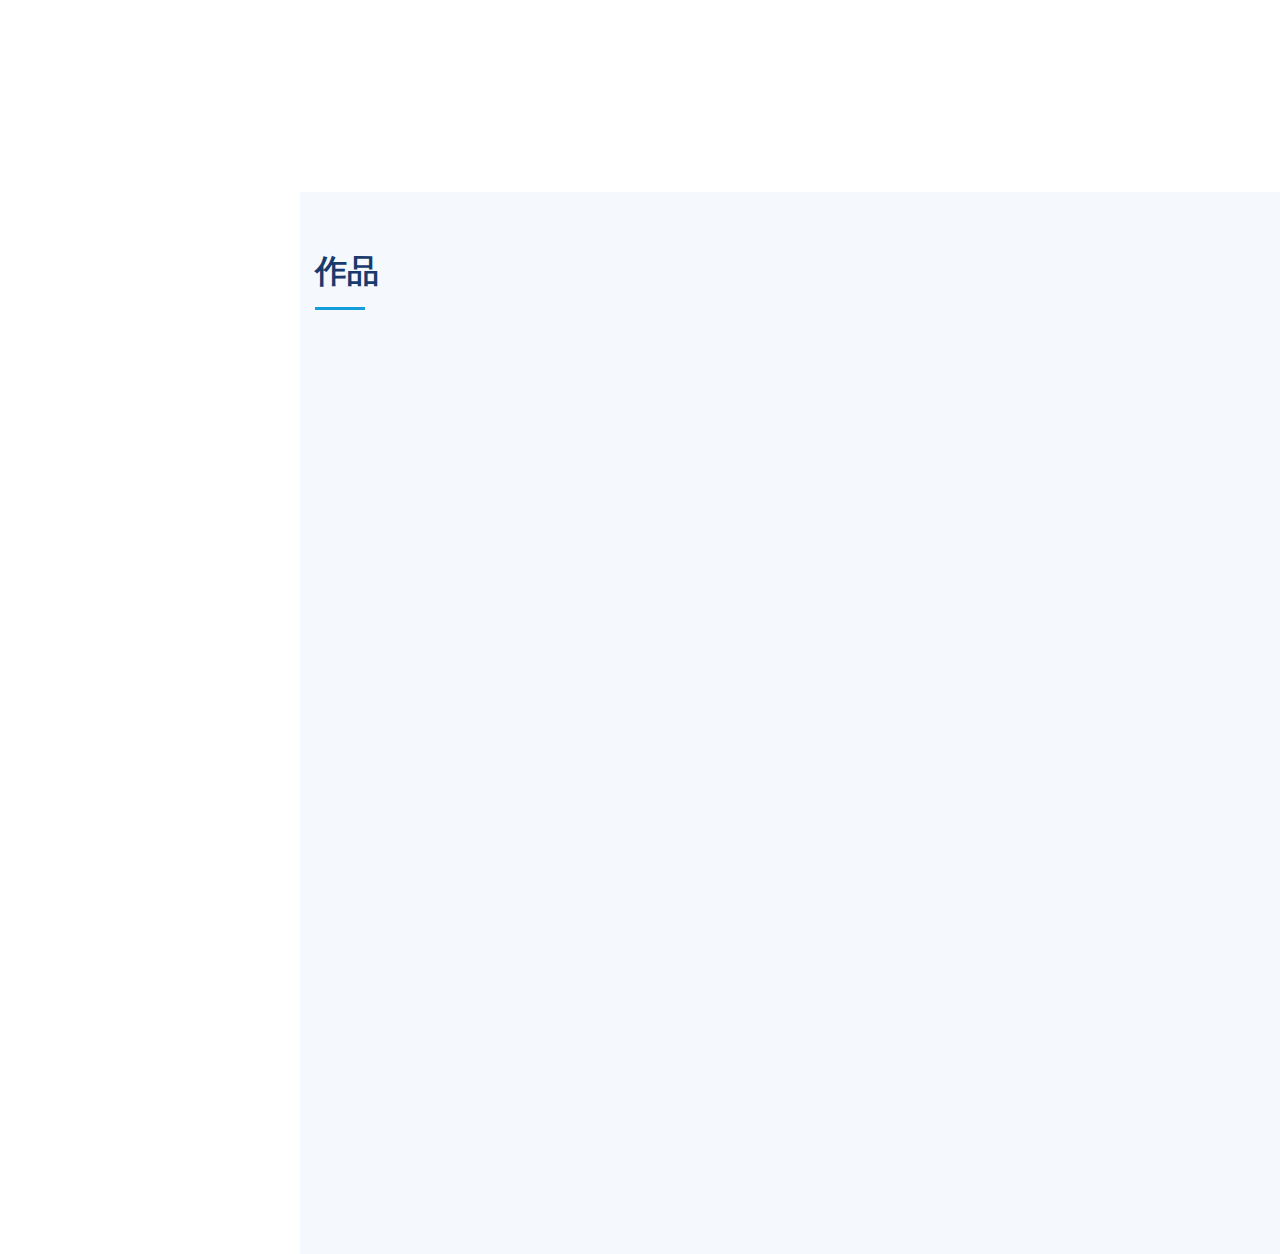
==== commit 03e02fab: "Merge branch 'master' of https://github.com/emmaG0730/MyPage" ====
--- a/index.html
+++ b/index.html
@@ -75,21 +75,24 @@
     <!-- ======= About Section ======= -->
     <section id="about" class="about">
       <div class="container">
-
         <div class="section-title">
           <h2>简介</h2>
-          <p>Magnam dolores commodi suscipit. Necessitatibus eius consequatur ex aliquid fuga eum quidem. Sit sint consectetur velit. Quisquam quos quisquam cupiditate. Et nemo qui impedit suscipit alias ea. Quia fugiat sit in iste officiis commodi quidem hic quas.</p>
+          <p>负责整个动画及美术资源的pipeline设计和整理，角色骨骼绑定和动画相关工具的制作，培训动画师使用相关工具熟悉制作流程，与引擎及客户端程序负责人员深入沟通方案，优化提高项目的工作效率和质量.</p>
         </div>
 
         <div class="row">
           <div class="col-lg-4" data-aos="fade-right">
             <img src="assets/img/profile-img.jpg" class="img-fluid" alt="">
           </div>
+          
+  
           <div class="col-lg-8 pt-4 pt-lg-0 content" data-aos="fade-left">
             <h3>资深技师美术/PipeLine 设计师; 工具开发者.</h3>
-            <p class="font-italic">
+            <p>
               设计和规范化美术资源制作流程，帮助美术提高工作效率
             </p>
+            <br>
+            <br>
             <div class="row">
               <div class="col-lg-6">
                 <ul>
@@ -105,9 +108,7 @@
                 </ul>
               </div>
             </div>
-            <p>
-              Officiis eligendi itaque labore et dolorum mollitia officiis optio vero. Quisquam sunt adipisci omnis et ut. Nulla accusantium dolor incidunt officia tempore. Et eius omnis.
-              Cupiditate ut dicta maxime officiis quidem quia. Sed et consectetur qui quia repellendus itaque neque. Aliquid amet quidem ut quaerat cupiditate. Ab et eum qui repellendus omnis culpa magni laudantium dolores.
+            <p>   
             </p>
           </div>
         </div>
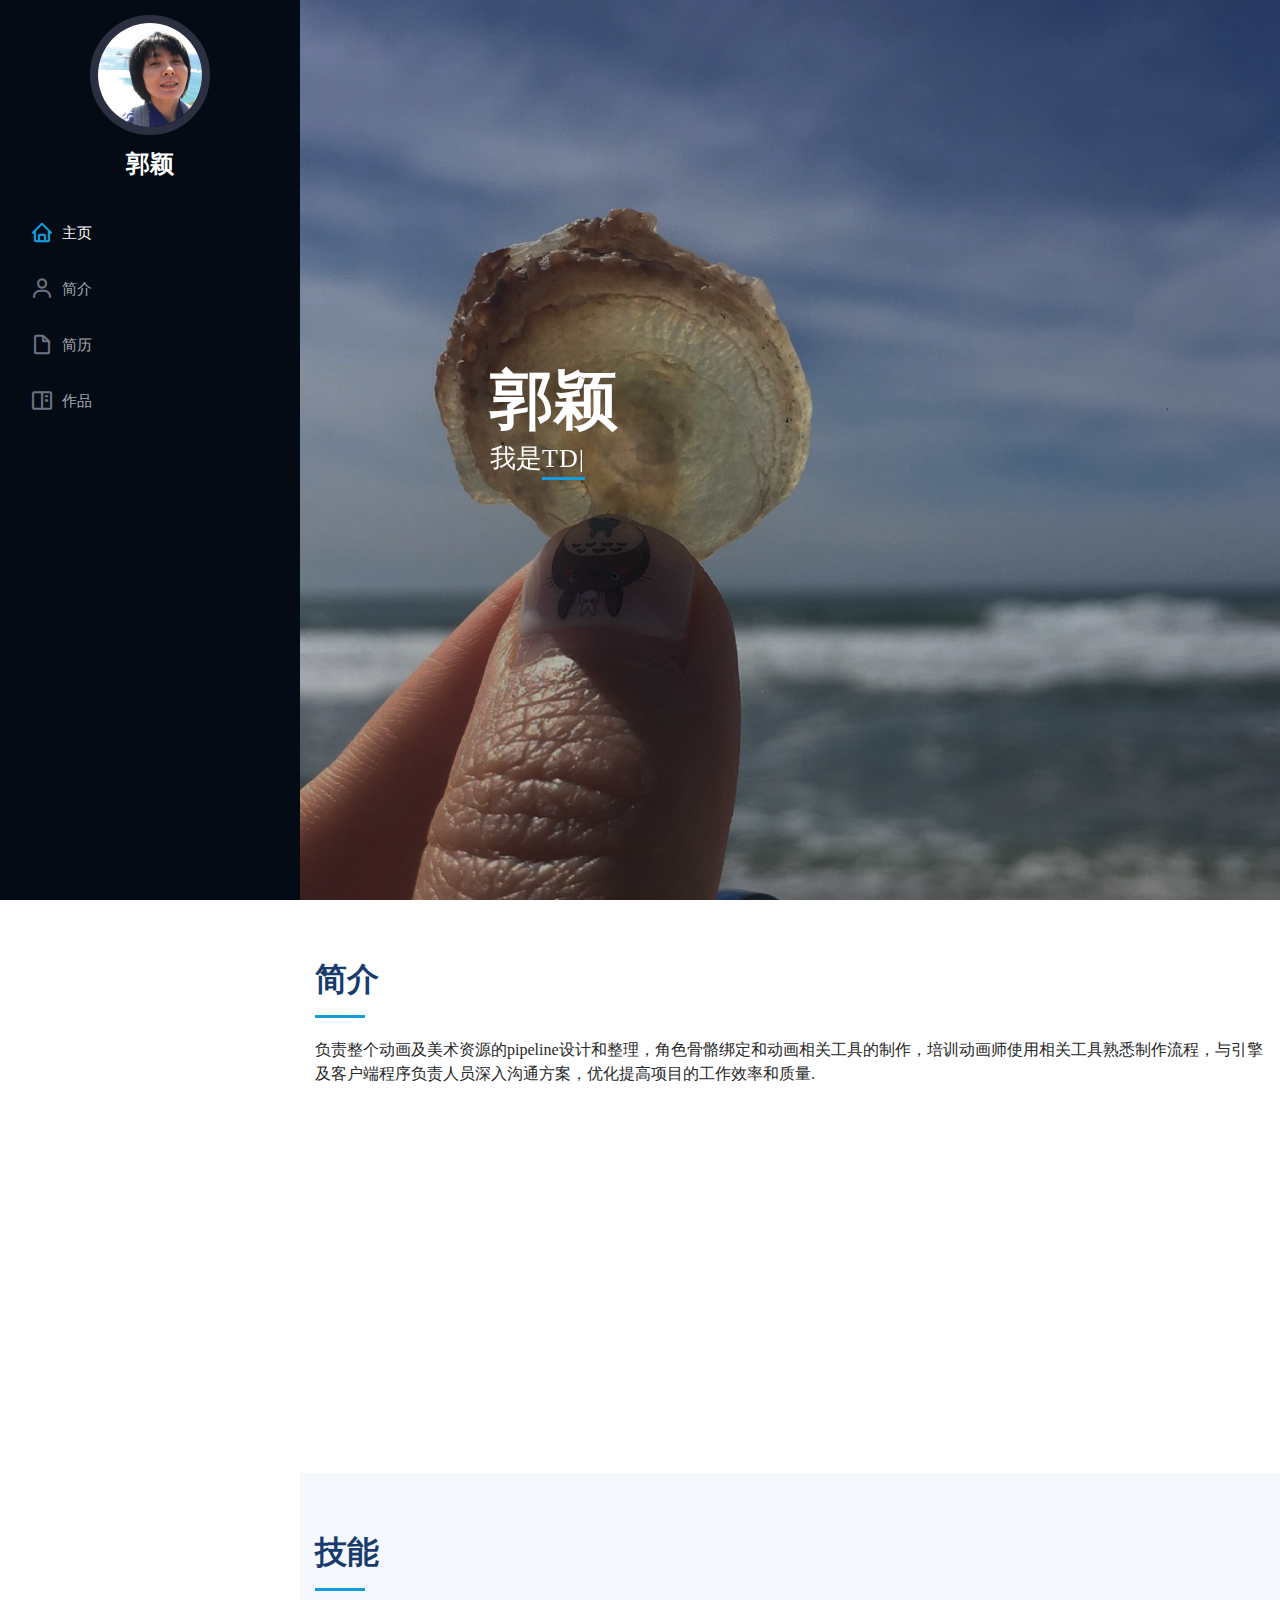
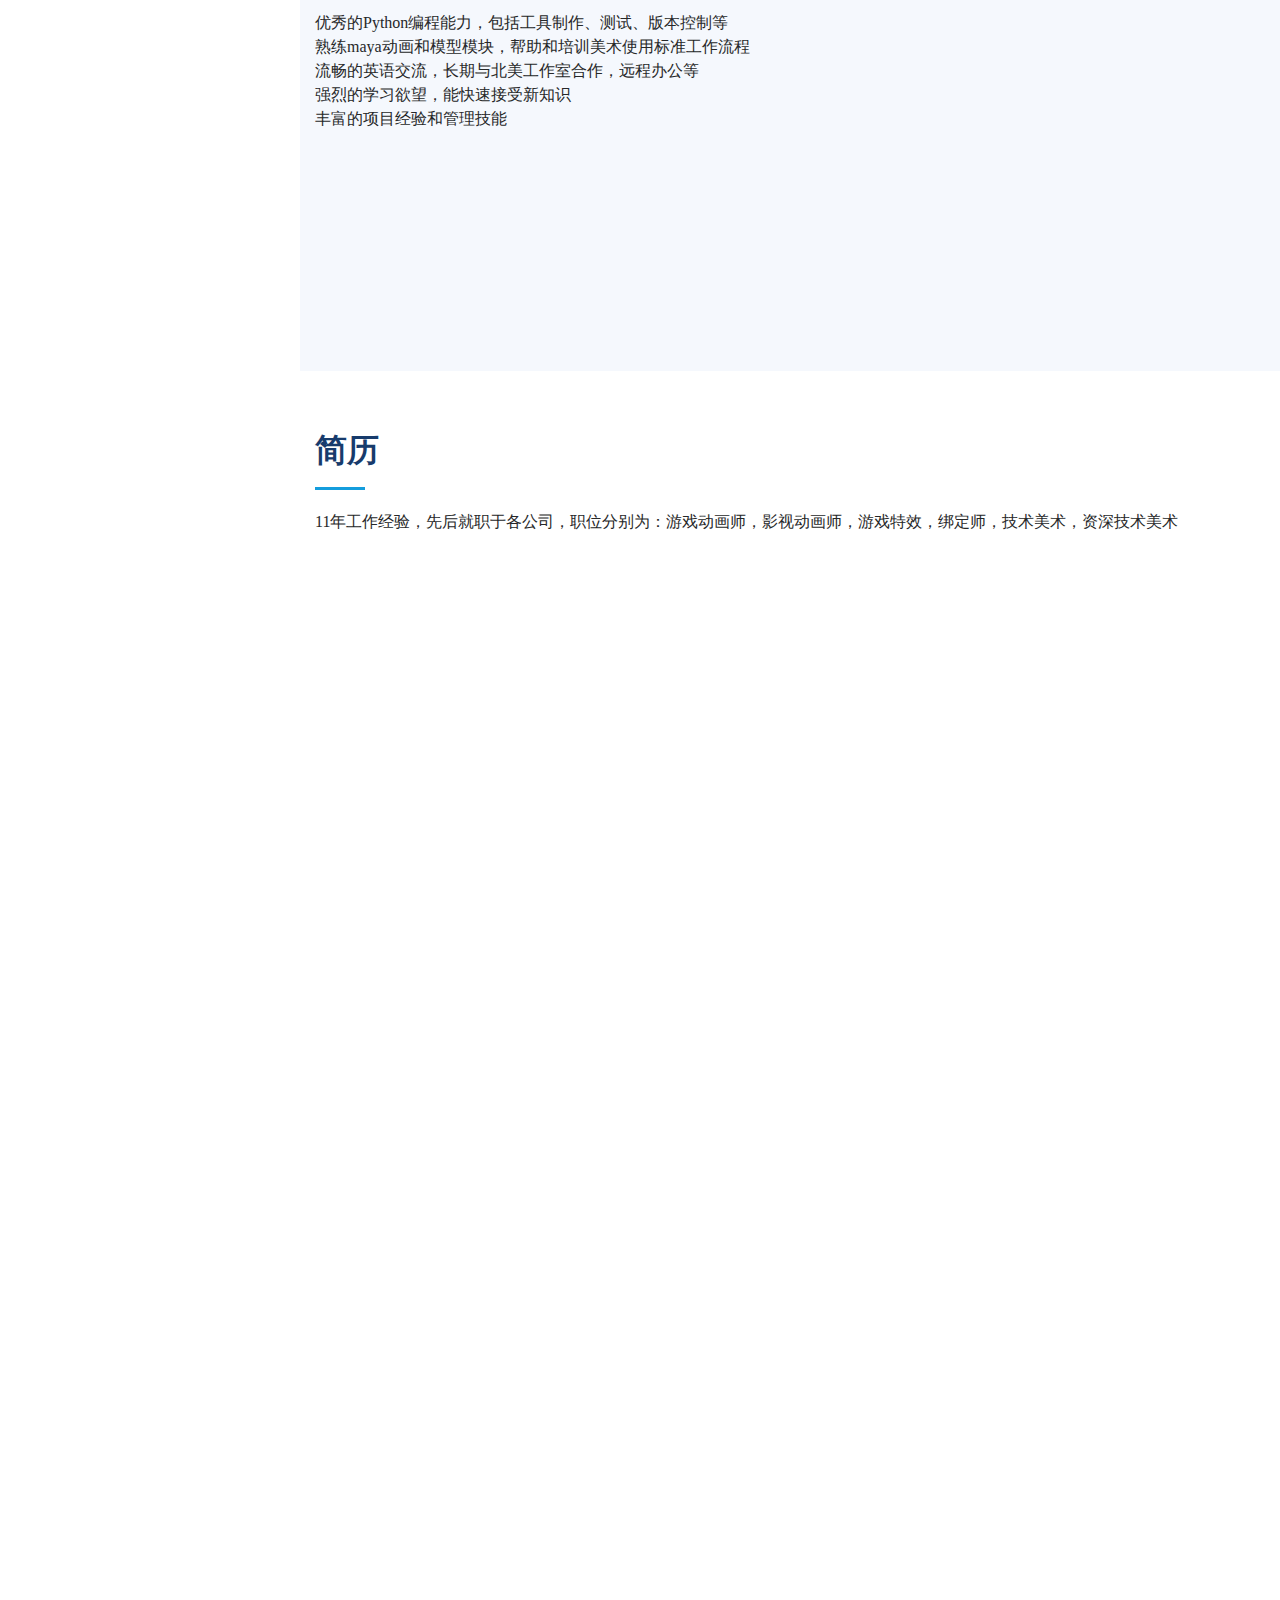
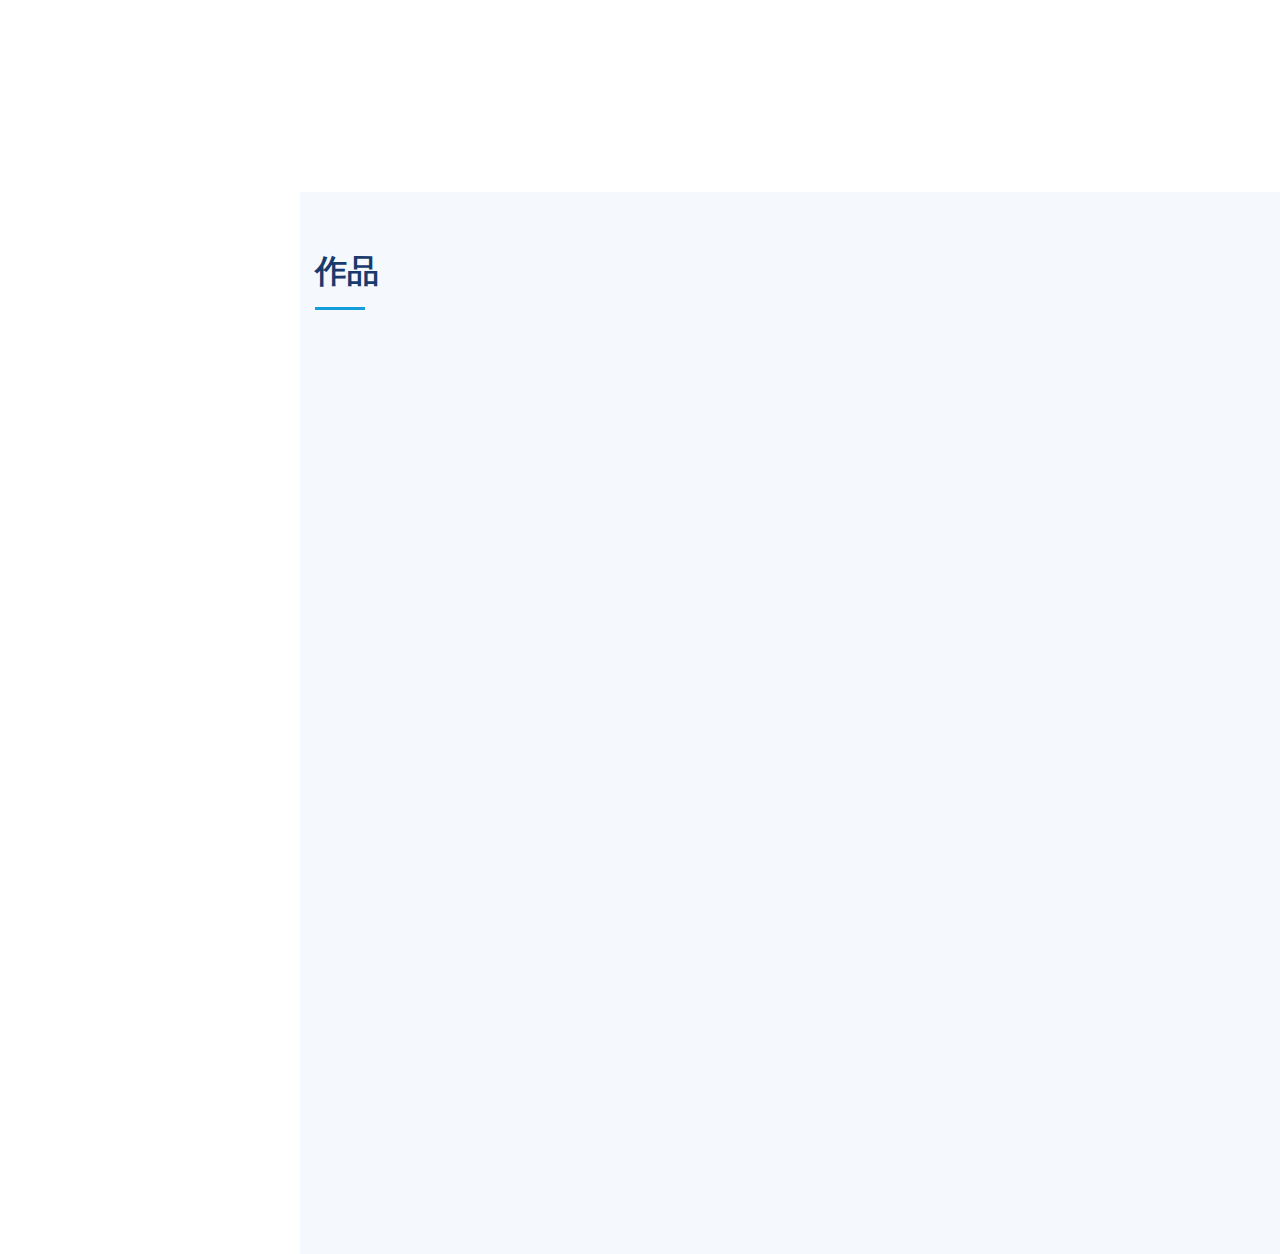
==== commit 4e1b9223: "43" ====
--- a/index.html
+++ b/index.html
@@ -159,9 +159,9 @@
 
           <div class="col-lg-6" data-aos="fade-up" data-aos-delay="100">
             <div class="progress">
-              <span class="skill">C# <i class="val">40%</i></span>
-              <div class="progress-bar-wrap">
-                <div class="progress-bar" role="progressbar" aria-valuenow="40" aria-valuemin="0" aria-valuemax="100"></div>
+              <span class="skill">C# <i class="val">30%</i></span>
+              <div class="progress-bar-wrap">
+                <div class="progress-bar" role="progressbar" aria-valuenow="30" aria-valuemin="0" aria-valuemax="100"></div>
               </div>
             </div>
 
@@ -194,7 +194,7 @@
 
         <div class="row">
           <div class="col-lg-6" data-aos="fade-up" data-aos-delay="100">
-            <h3 class="resume-title">职经经历</h3>
+            <h3 class="resume-title">职业经历</h3>
             <div class="resume-item">
               <h4>杭州网易</h4>
               <h5>2019.12 - 至今</h5>
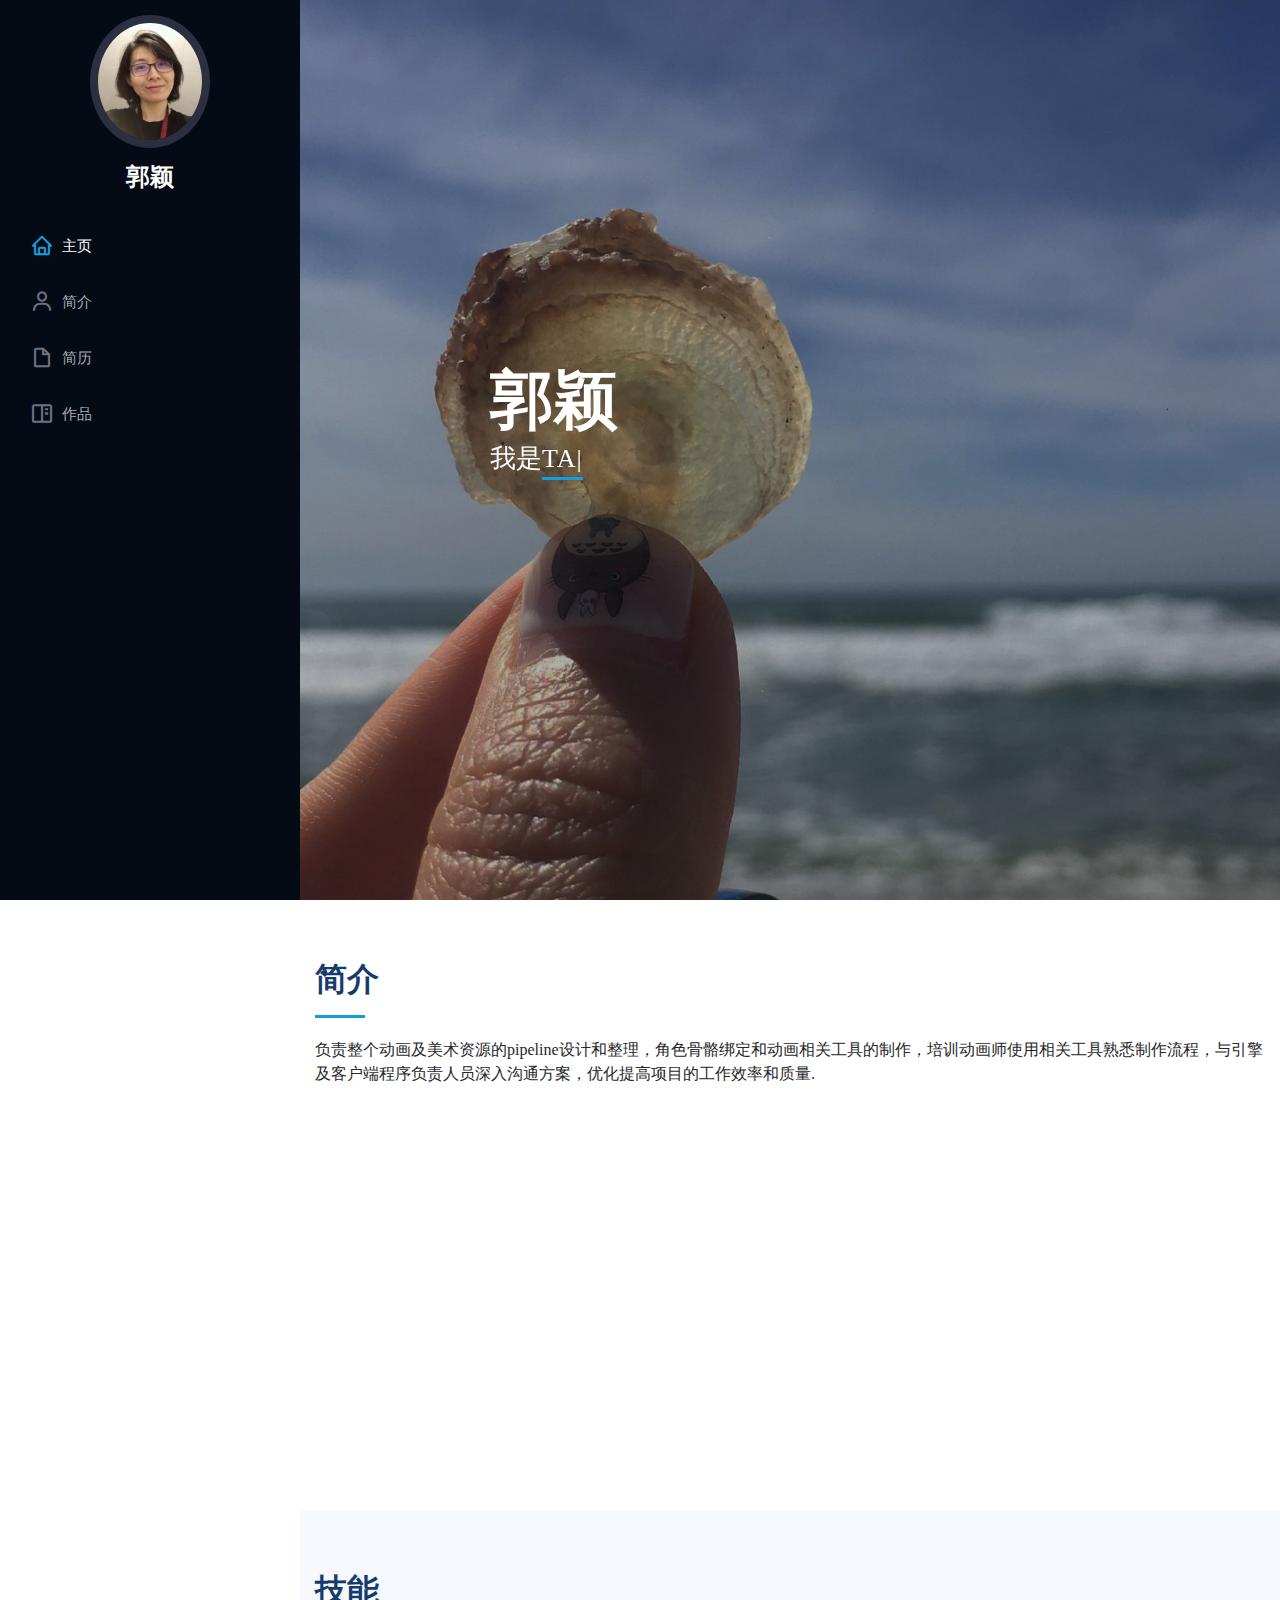
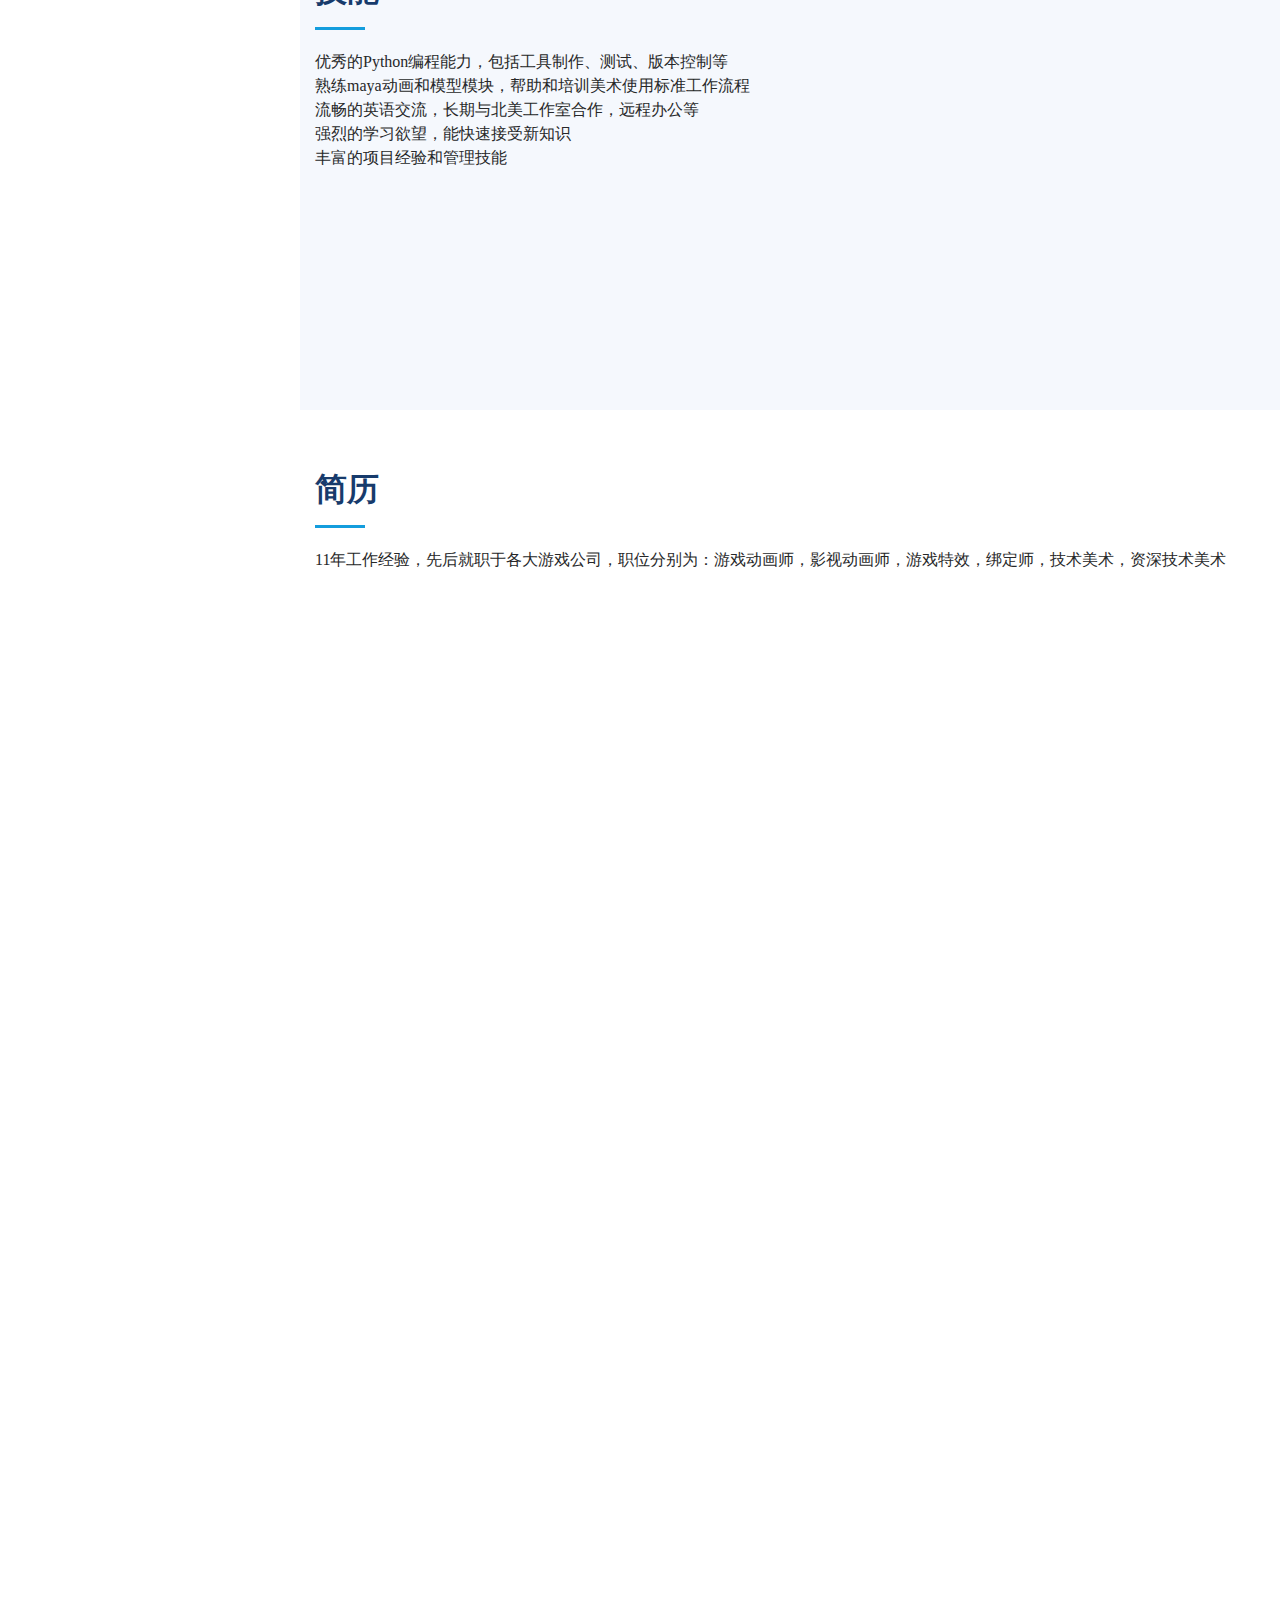
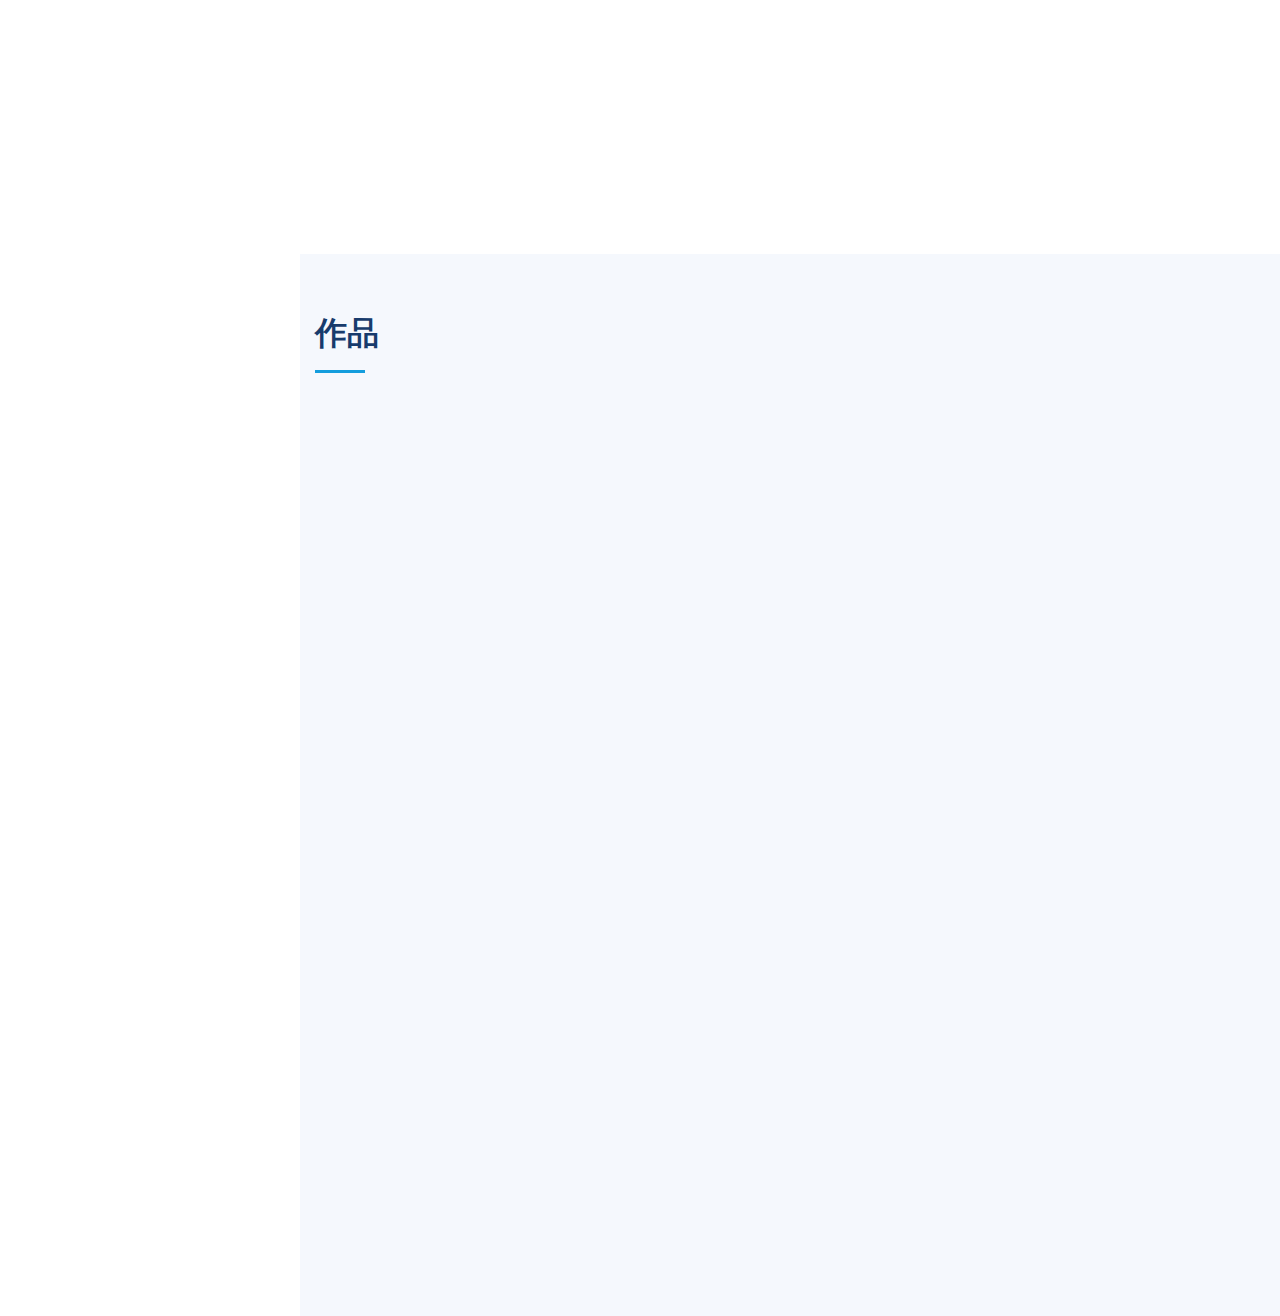
==== commit b159ab52: "little adjustments" ====
--- a/index.html
+++ b/index.html
@@ -66,7 +66,7 @@
   <section id="hero" class="d-flex flex-column justify-content-center align-items-center">
     <div class="hero-container" data-aos="fade-in">
       <h1>郭颖</h1>
-      <p>我是<span class="typed" data-typed-items="TD, Tool Developer, PipeLine Designer"></span></p>
+      <p>我是<span class="typed" data-typed-items="TA, Tool Developer, PipeLine Designer"></span></p>
     </div>
   </section><!-- End Hero -->
 
@@ -136,14 +136,14 @@
           <div class="col-lg-6" data-aos="fade-up">
 
             <div class="progress">
-              <span class="skill">Python <i class="val">80%</i></span>
+              <span class="skill">Python <i class="val">70%</i></span>
               <div class="progress-bar-wrap">
                 <div class="progress-bar" role="progressbar" aria-valuenow="80" aria-valuemin="0" aria-valuemax="100"></div>
               </div>
             </div>
 
             <div class="progress">
-              <span class="skill">Maya <i class="val">100%</i></span>
+              <span class="skill">Maya <i class="val">90%</i></span>
               <div class="progress-bar-wrap">
                 <div class="progress-bar" role="progressbar" aria-valuenow="100" aria-valuemin="0" aria-valuemax="100"></div>
               </div>
@@ -159,7 +159,7 @@
 
           <div class="col-lg-6" data-aos="fade-up" data-aos-delay="100">
             <div class="progress">
-              <span class="skill">C# <i class="val">30%</i></span>
+              <span class="skill">C# <i class="val">20%</i></span>
               <div class="progress-bar-wrap">
                 <div class="progress-bar" role="progressbar" aria-valuenow="30" aria-valuemin="0" aria-valuemax="100"></div>
               </div>
@@ -189,7 +189,7 @@
 
         <div class="section-title">
           <h2>简历</h2>
-          <p>11年工作经验，先后就职于各公司，职位分别为：游戏动画师，影视动画师，游戏特效，绑定师，技术美术，资深技术美术</p>
+          <p>11年工作经验，先后就职于各大游戏公司，职位分别为：游戏动画师，影视动画师，游戏特效，绑定师，技术美术，资深技术美术</p>
         </div>
 
         <div class="row">
@@ -198,12 +198,12 @@
             <div class="resume-item">
               <h4>杭州网易</h4>
               <h5>2019.12 - 至今</h5>
-              <p>资深技术美术</p>
+              <p>资深技术美术工程师</p>
               <ul>
-                <li>Maya Pipeline设计和工具开发(美术资源管理器、PoseLibraray、批量资源导出、动画镜像、动画曲线过滤、道具导出、选择等)，美术资源版本控制</li>
+                <li>Maya Pipeline设计和工具开发(美术资源管理器、PoseLibraray、批量资源导出、动画镜像、动画曲线过滤、道具导出、选择工具、模型检查工具等)</li>
+                <li>美术资源版本控制（p4v教学、使用、答疑等所有版本控制相关工作）</li>
                 <li>帮助美术完成Max到Maya的过度</li>
-                <li>Debug并解决各种 引擎(Unity)中的资源问题</li>
-                <li>Shader开发</li>
+                <li>Debug并解决各种引擎(Unity)中的资源问题</li>
               </ul>
             </div>
             <div class="resume-item">
@@ -244,7 +244,7 @@
               <h4>鲁迅美术学院</h4>
               <h5>2005 - 2009</h5>
               <p>视觉传达系，多媒体专业</p>
-              <p>主修：动画 UI等</p>
+              <p>主修：动画、 UI等</p>
             </div>
           </div>
         </div>
@@ -265,7 +265,6 @@
             <ul id="portfolio-flters">
               <li data-filter=".filter-app">工具</li>
               <li data-filter=".filter-card">绑定</li>
-              <li data-filter=".filter-web">Shader</li>
             </ul>
           </div>
         </div>
